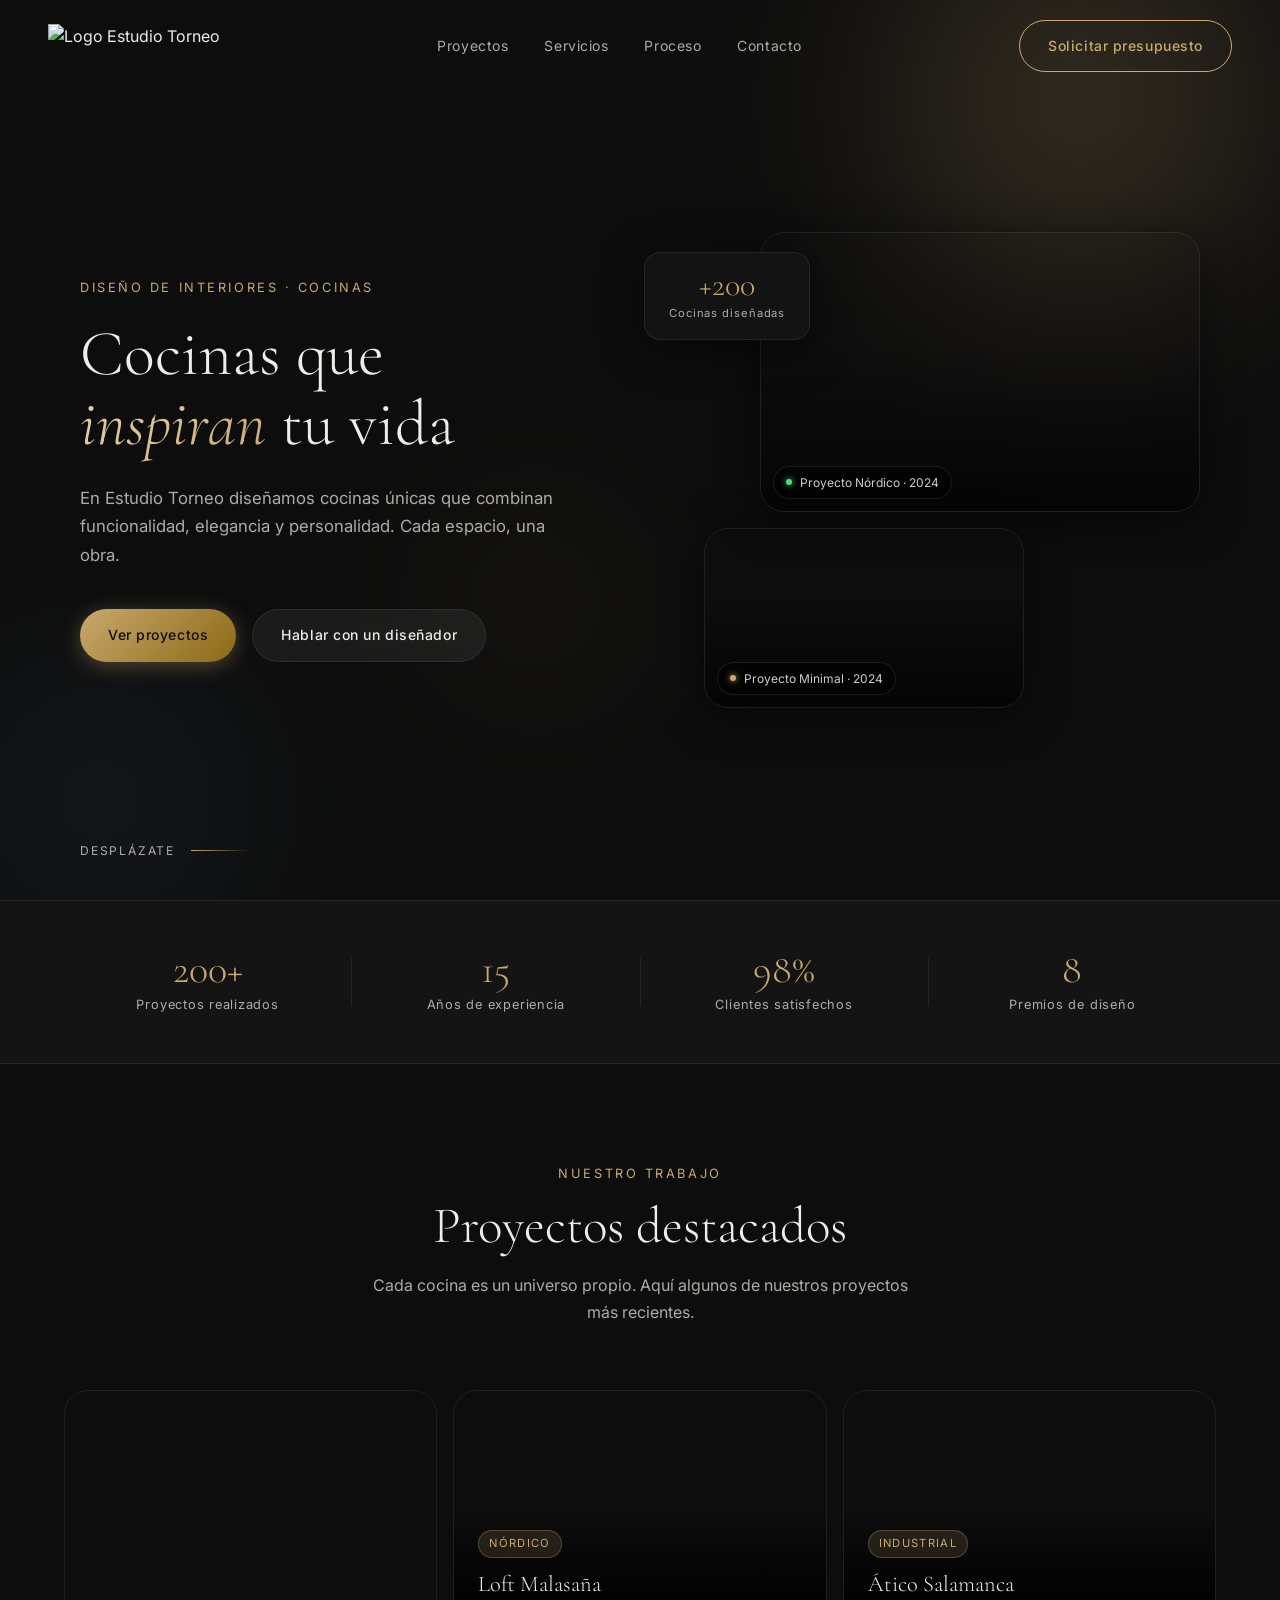
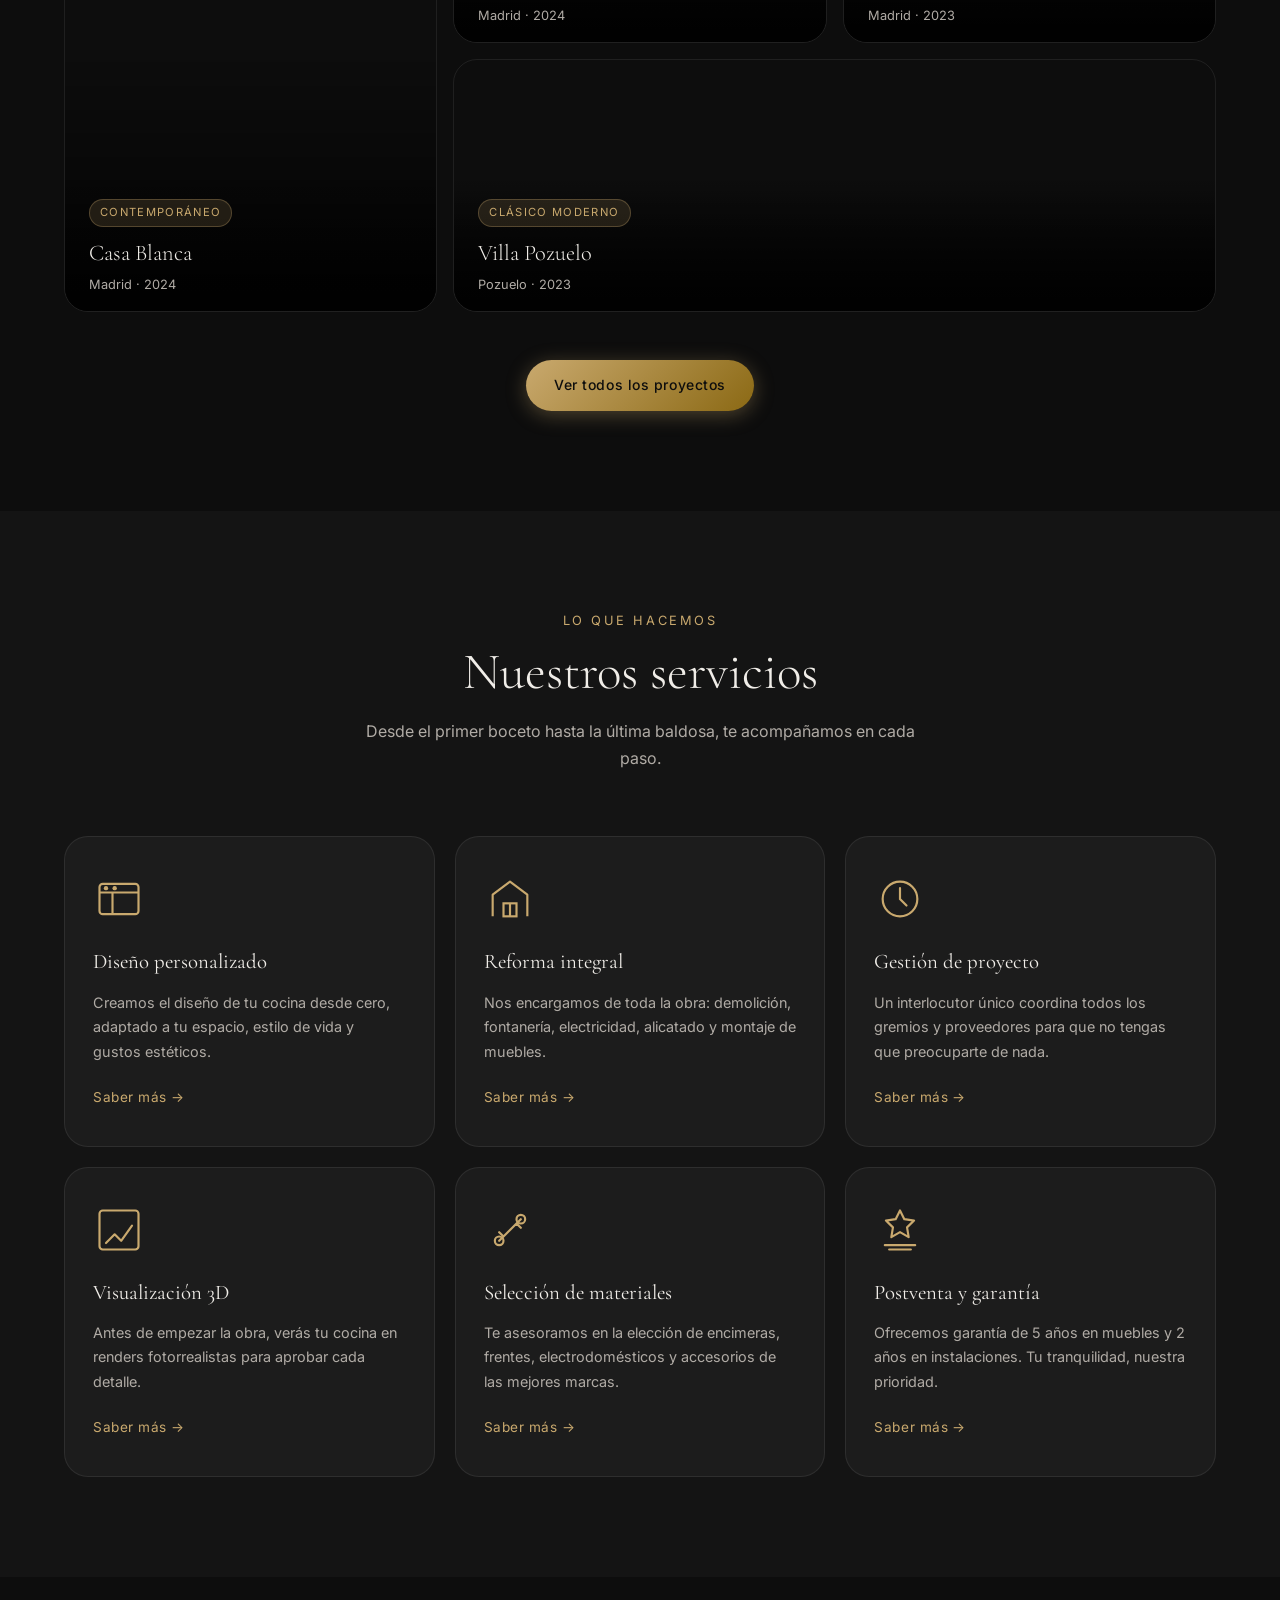
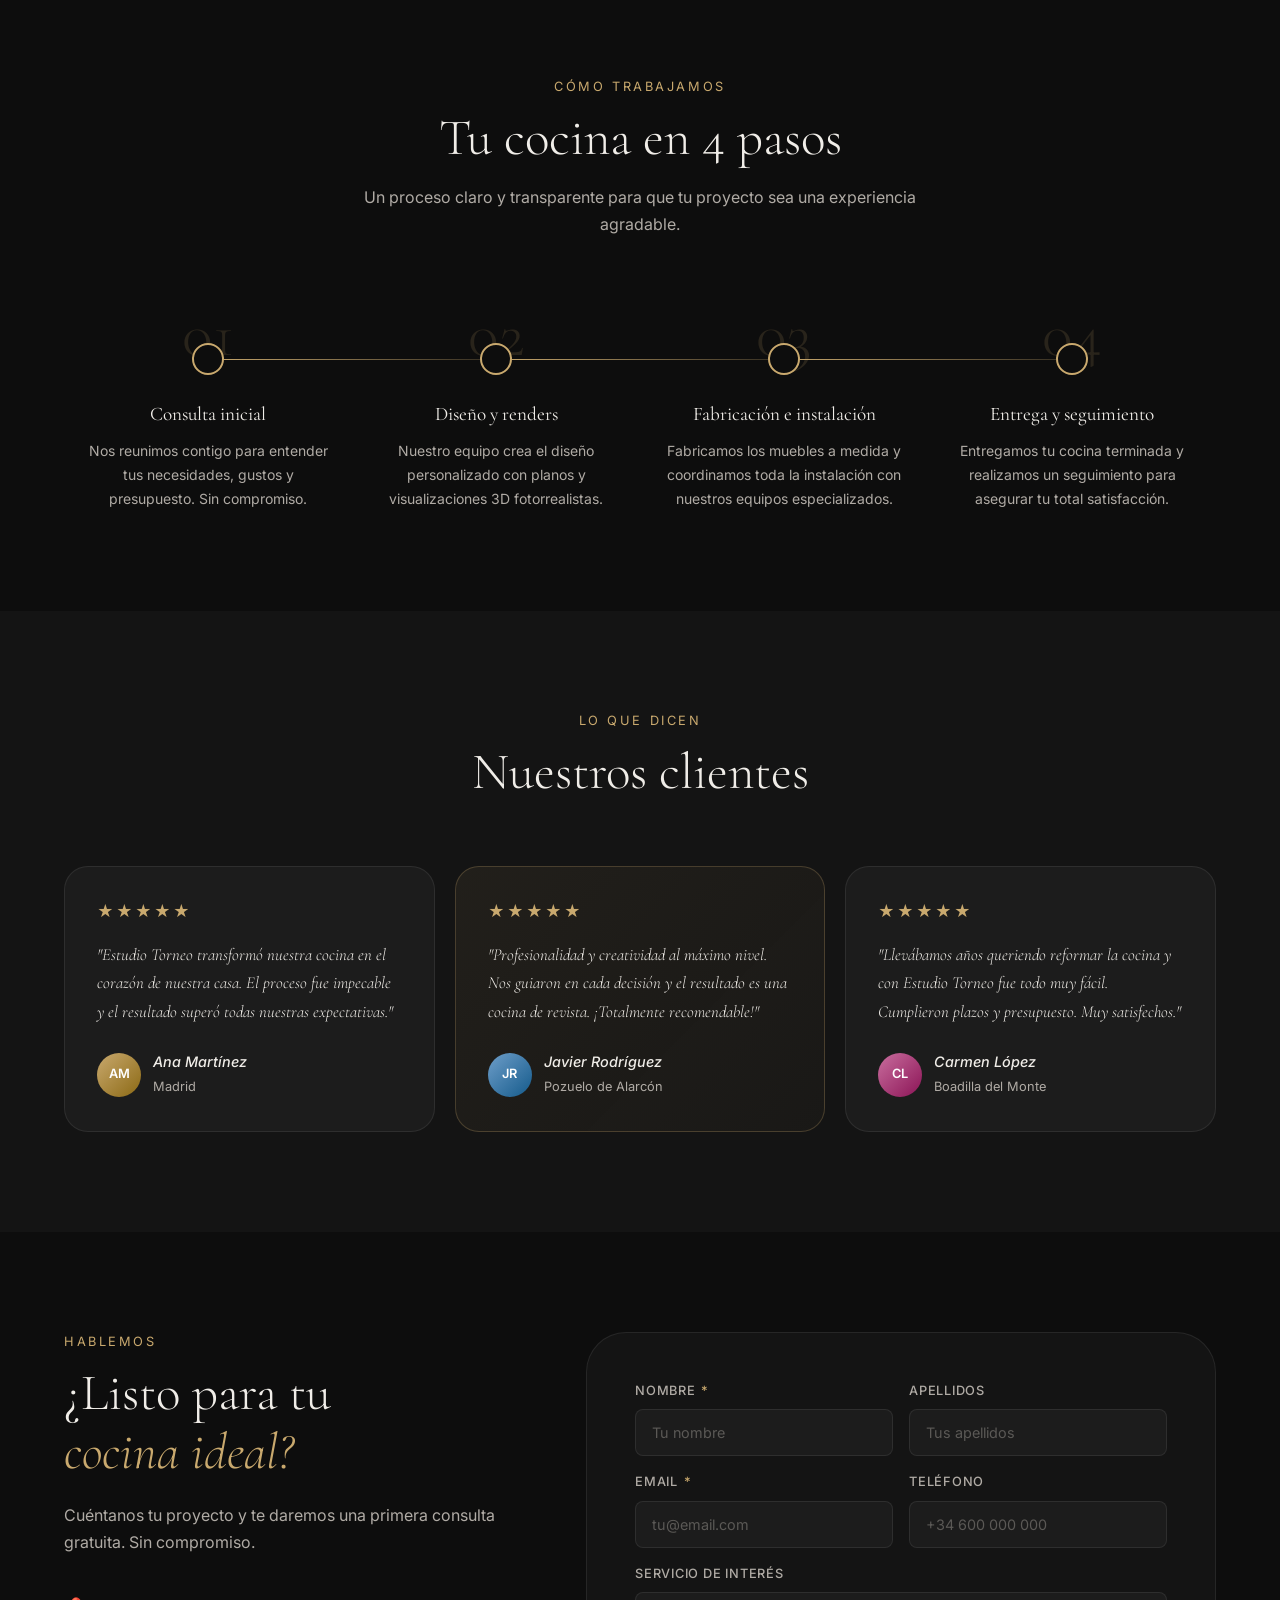
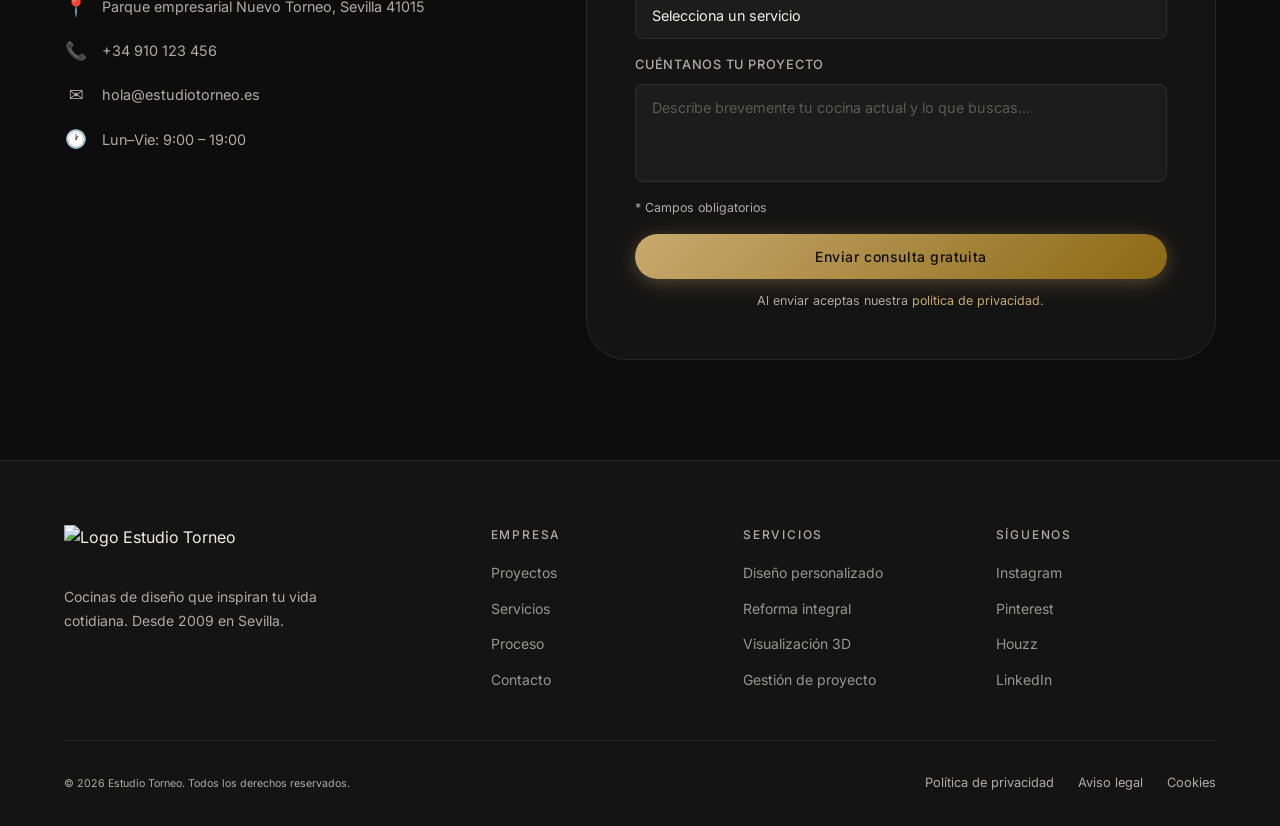
==== index.html @ 40bb3979 "Add files via upload" ====
<!DOCTYPE html>
<html lang="es">

<head>
    <meta charset="UTF-8" />
    <meta name="viewport" content="width=device-width, initial-scale=1.0" />

    <!-- ===== SEO BÁSICO ===== -->
    <title>Estudio Torneo – Cocinas de Diseño en Sevilla</title>
    <meta name="description"
        content="Estudio Torneo diseña y reforma cocinas exclusivas en Sevilla. Más de 200 proyectos, 15 años de experiencia y garantía de 5 años. Solicita tu presupuesto gratuito." />
    <meta name="keywords"
        content="cocinas diseño Sevilla, reforma cocina Sevilla, cocinas a medida, estudio de cocinas, diseño de interiores cocina" />
    <meta name="author" content="Estudio Torneo" />
    <meta name="robots" content="index, follow" />
    <link rel="canonical" href="https://www.estudiotorneo.es/" />

    <!-- ===== OPEN GRAPH (Facebook, LinkedIn, WhatsApp…) ===== -->
    <meta property="og:type" content="website" />
    <meta property="og:url" content="https://www.estudiotorneo.es/" />
    <meta property="og:title" content="Estudio Torneo – Cocinas de Diseño en Sevilla" />
    <meta property="og:description"
        content="Diseñamos y reformamos cocinas exclusivas en Sevilla. Más de 200 proyectos, 15 años de experiencia. Solicita tu consulta gratuita." />
    <meta property="og:image" content="https://www.estudiotorneo.es/og-image.jpg" />
    <meta property="og:image:width" content="1200" />
    <meta property="og:image:height" content="630" />
    <meta property="og:locale" content="es_ES" />
    <meta property="og:site_name" content="Estudio Torneo" />

    <!-- ===== TWITTER CARD ===== -->
    <meta name="twitter:card" content="summary_large_image" />
    <meta name="twitter:title" content="Estudio Torneo – Cocinas de Diseño en Sevilla" />
    <meta name="twitter:description"
        content="Diseñamos y reformamos cocinas exclusivas en Sevilla. Más de 200 proyectos, 15 años de experiencia." />
    <meta name="twitter:image" content="https://www.estudiotorneo.es/og-image.jpg" />

    <!-- ===== DATOS ESTRUCTURADOS (JSON-LD) ===== -->
    <script type="application/ld+json">
  {
    "@context": "https://schema.org",
    "@type": "InteriorDesigner",
    "name": "Estudio Torneo",
    "description": "Estudio de diseño y reforma de cocinas exclusivas en Sevilla. Más de 200 proyectos realizados con 15 años de experiencia.",
    "url": "https://www.estudiotorneo.es/",
    "telephone": "+34954000000",
    "email": "hola@estudiotorneo.es",
    "address": {
      "@type": "PostalAddress",
      "streetAddress": "Parque empresarial Nuevo Torneo",
      "addressLocality": "Sevilla",
      "addressRegion": "Sevilla",
      "postalCode": "41015",
      "addressCountry": "ES"
    },
    "geo": {
      "@type": "GeoCoordinates",
      "latitude": 40.4200,
      "longitude": -3.7025
    },
    "openingHoursSpecification": [
      {
        "@type": "OpeningHoursSpecification",
        "dayOfWeek": ["Monday","Tuesday","Wednesday","Thursday","Friday"],
        "opens": "09:00",
        "closes": "19:00"
      }
    ],
    "priceRange": "€€€",
    "areaServed": {
      "@type": "City",
      "name": "Sevilla"
    },
    "aggregateRating": {
      "@type": "AggregateRating",
      "ratingValue": "5",
      "reviewCount": "3",
      "bestRating": "5"
    },
    "review": [
      {
        "@type": "Review",
        "author": { "@type": "Person", "name": "Ana Martínez" },
        "reviewRating": { "@type": "Rating", "ratingValue": "5", "bestRating": "5" },
        "reviewBody": "Estudio Torneo transformó nuestra cocina en el corazón de nuestra casa. El proceso fue impecable y el resultado superó todas nuestras expectativas."
      },
      {
        "@type": "Review",
        "author": { "@type": "Person", "name": "Javier Rodríguez" },
        "reviewRating": { "@type": "Rating", "ratingValue": "5", "bestRating": "5" },
        "reviewBody": "Profesionalidad y creatividad al máximo nivel. Nos guiaron en cada decisión y el resultado es una cocina de revista."
      },
      {
        "@type": "Review",
        "author": { "@type": "Person", "name": "Carmen López" },
        "reviewRating": { "@type": "Rating", "ratingValue": "5", "bestRating": "5" },
        "reviewBody": "Llevábamos años queriendo reformar la cocina y con Estudio Torneo fue todo muy fácil. Cumplieron plazos y presupuesto."
      }
    ]
  }
  </script>

    <!-- ===== FUENTES ===== -->
    <link rel="preconnect" href="https://fonts.googleapis.com" />
    <link rel="preconnect" href="https://fonts.gstatic.com" crossorigin />
    <link
        href="https://fonts.googleapis.com/css2?family=Cormorant+Garamond:ital,wght@0,300;0,400;0,600;1,300;1,400&family=Inter:wght@300;400;500;600&display=swap"
        rel="stylesheet" />
    <link rel="stylesheet" href="style.css" />
</head>

<body>

    <!-- SKIP LINK (accesibilidad teclado) -->
    <a href="#main-content" class="skip-link">Saltar al contenido principal</a>

    <!-- NAV -->
    <nav class="nav" id="nav" aria-label="Navegación principal">
        <a href="/" class="nav__logo" aria-label="Estudio Torneo – Inicio">
            <img src="img/logo.jpg" alt="Logo Estudio Torneo" class="nav__logo-img" />
        </a>
        <ul class="nav__links" role="list">
            <li><a href="#proyectos">Proyectos</a></li>
            <li><a href="#servicios">Servicios</a></li>
            <li><a href="#proceso">Proceso</a></li>
            <li><a href="#contacto">Contacto</a></li>
        </ul>
        <a href="#contacto" class="btn btn--outline nav__cta">Solicitar presupuesto</a>
        <button class="nav__burger" id="burger" aria-label="Abrir menú de navegación" aria-expanded="false"
            aria-controls="mobileMenu">
            <span aria-hidden="true"></span>
            <span aria-hidden="true"></span>
            <span aria-hidden="true"></span>
        </button>
    </nav>

    <!-- MOBILE MENU -->
    <div class="mobile-menu" id="mobileMenu" role="dialog" aria-modal="true" aria-label="Menú de navegación"
        aria-hidden="true">
        <ul role="list">
            <li><a href="#proyectos" class="mobile-link">Proyectos</a></li>
            <li><a href="#servicios" class="mobile-link">Servicios</a></li>
            <li><a href="#proceso" class="mobile-link">Proceso</a></li>
            <li><a href="#contacto" class="mobile-link">Contacto</a></li>
        </ul>
        <a href="#contacto" class="btn btn--primary mobile-link">Solicitar presupuesto</a>
    </div>

    <!-- MAIN CONTENT -->
    <main id="main-content">

        <!-- HERO -->
        <section class="hero" id="inicio" aria-labelledby="hero-heading">
            <div class="hero__bg" aria-hidden="true">
                <div class="hero__shape hero__shape--1"></div>
                <div class="hero__shape hero__shape--2"></div>
                <div class="hero__shape hero__shape--3"></div>
            </div>
            <div class="hero__content">
                <p class="hero__eyebrow">Diseño de interiores · Cocinas</p>
                <h1 class="hero__title" id="hero-heading">
                    Cocinas que<br />
                    <em>inspiran</em> tu vida
                </h1>
                <p class="hero__subtitle">
                    En Estudio Torneo diseñamos cocinas únicas que combinan<br class="hide-mobile" />
                    funcionalidad, elegancia y personalidad. Cada espacio, una obra.
                </p>
                <div class="hero__actions">
                    <a href="#proyectos" class="btn btn--primary">Ver proyectos</a>
                    <a href="#contacto" class="btn btn--ghost">Hablar con un diseñador</a>
                </div>
            </div>
            <div class="hero__visual" aria-hidden="true">
                <div class="kitchen-card kitchen-card--main">
                    <div class="kitchen-card__img kitchen-card__img--1"></div>
                    <div class="kitchen-card__label">
                        <span class="dot dot--green"></span>
                        Proyecto Nórdico · 2024
                    </div>
                </div>
                <div class="kitchen-card kitchen-card--secondary">
                    <div class="kitchen-card__img kitchen-card__img--2"></div>
                    <div class="kitchen-card__label">
                        <span class="dot dot--amber"></span>
                        Proyecto Minimal · 2024
                    </div>
                </div>
                <div class="hero__stat-card">
                    <span class="hero__stat-number">+200</span>
                    <span class="hero__stat-label">Cocinas diseñadas</span>
                </div>
            </div>
            <div class="hero__scroll-hint" aria-hidden="true">
                <span>Desplázate</span>
                <div class="scroll-line"></div>
            </div>
        </section>

        <!-- STATS BAR -->
        <section class="stats" aria-label="Cifras de Estudio Torneo">
            <div class="stats__inner">
                <div class="stat-item">
                    <span class="stat-item__number" aria-label="Más de 200 proyectos realizados">+200</span>
                    <span class="stat-item__label" aria-hidden="true">Proyectos realizados</span>
                </div>
                <div class="stat-divider" aria-hidden="true"></div>
                <div class="stat-item">
                    <span class="stat-item__number" aria-label="15 años de experiencia">15</span>
                    <span class="stat-item__label" aria-hidden="true">Años de experiencia</span>
                </div>
                <div class="stat-divider" aria-hidden="true"></div>
                <div class="stat-item">
                    <span class="stat-item__number" aria-label="98% de clientes satisfechos">98%</span>
                    <span class="stat-item__label" aria-hidden="true">Clientes satisfechos</span>
                </div>
                <div class="stat-divider" aria-hidden="true"></div>
                <div class="stat-item">
                    <span class="stat-item__number" aria-label="8 premios de diseño">8</span>
                    <span class="stat-item__label" aria-hidden="true">Premios de diseño</span>
                </div>
            </div>
        </section>

        <!-- PROYECTOS -->
        <section class="section proyectos" id="proyectos" aria-labelledby="proyectos-heading">
            <div class="container">
                <div class="section__header">
                    <p class="section__eyebrow">Nuestro trabajo</p>
                    <h2 class="section__title" id="proyectos-heading">Proyectos destacados</h2>
                    <p class="section__desc">Cada cocina es un universo propio. Aquí algunos de nuestros proyectos más
                        recientes.</p>
                </div>
                <div class="projects-grid" role="list">
                    <article class="project-card project-card--large" role="listitem"
                        aria-label="Proyecto Casa Blanca – Estilo contemporáneo, Madrid 2024">
                        <div class="project-card__img project-card__img--1" role="img"
                            aria-label="Cocina contemporánea del proyecto Casa Blanca en Madrid"></div>
                        <div class="project-card__overlay">
                            <span class="project-card__tag">Contemporáneo</span>
                            <h3 class="project-card__title">Casa Blanca</h3>
                            <p class="project-card__meta">Madrid · 2024</p>
                        </div>
                    </article>
                    <article class="project-card" role="listitem"
                        aria-label="Proyecto Loft Malasaña – Estilo nórdico, Madrid 2024">
                        <div class="project-card__img project-card__img--2" role="img"
                            aria-label="Cocina nórdica del proyecto Loft Malasaña en Madrid"></div>
                        <div class="project-card__overlay">
                            <span class="project-card__tag">Nórdico</span>
                            <h3 class="project-card__title">Loft Malasaña</h3>
                            <p class="project-card__meta">Madrid · 2024</p>
                        </div>
                    </article>
                    <article class="project-card" role="listitem"
                        aria-label="Proyecto Ático Salamanca – Estilo industrial, Madrid 2023">
                        <div class="project-card__img project-card__img--3" role="img"
                            aria-label="Cocina industrial del proyecto Ático Salamanca en Madrid"></div>
                        <div class="project-card__overlay">
                            <span class="project-card__tag">Industrial</span>
                            <h3 class="project-card__title">Ático Salamanca</h3>
                            <p class="project-card__meta">Madrid · 2023</p>
                        </div>
                    </article>
                    <article class="project-card project-card--wide" role="listitem"
                        aria-label="Proyecto Villa Pozuelo – Estilo clásico moderno, Pozuelo 2023">
                        <div class="project-card__img project-card__img--4" role="img"
                            aria-label="Cocina clásico moderna del proyecto Villa Pozuelo"></div>
                        <div class="project-card__overlay">
                            <span class="project-card__tag">Clásico moderno</span>
                            <h3 class="project-card__title">Villa Pozuelo</h3>
                            <p class="project-card__meta">Pozuelo · 2023</p>
                        </div>
                    </article>
                </div>
                <div class="section__cta">
                    <a href="#contacto" class="btn btn--primary">Ver todos los proyectos</a>
                </div>
            </div>
        </section>

        <!-- SERVICIOS -->
        <section class="section servicios" id="servicios" aria-labelledby="servicios-heading">
            <div class="container">
                <div class="section__header">
                    <p class="section__eyebrow">Lo que hacemos</p>
                    <h2 class="section__title" id="servicios-heading">Nuestros servicios</h2>
                    <p class="section__desc">Desde el primer boceto hasta la última baldosa, te acompañamos en cada
                        paso.</p>
                </div>
                <div class="services-grid">
                    <div class="service-card" id="service-1">
                        <div class="service-card__icon" aria-hidden="true">
                            <svg viewBox="0 0 48 48" fill="none" xmlns="http://www.w3.org/2000/svg" focusable="false">
                                <rect x="6" y="10" width="36" height="28" rx="3" stroke="currentColor"
                                    stroke-width="2" />
                                <path d="M6 18h36" stroke="currentColor" stroke-width="2" />
                                <path d="M18 18v20" stroke="currentColor" stroke-width="2" />
                                <circle cx="12" cy="14" r="2" fill="currentColor" />
                                <circle cx="20" cy="14" r="2" fill="currentColor" />
                            </svg>
                        </div>
                        <h3 class="service-card__title">Diseño personalizado</h3>
                        <p class="service-card__desc">Creamos el diseño de tu cocina desde cero, adaptado a tu espacio,
                            estilo de vida y gustos estéticos.</p>
                        <a href="#contacto" class="service-card__link">Saber más <span aria-hidden="true">→</span><span
                                class="sr-only"> sobre diseño personalizado</span></a>
                    </div>
                    <div class="service-card" id="service-2">
                        <div class="service-card__icon" aria-hidden="true">
                            <svg viewBox="0 0 48 48" fill="none" xmlns="http://www.w3.org/2000/svg" focusable="false">
                                <path d="M8 40V20L24 8l16 12v20" stroke="currentColor" stroke-width="2"
                                    stroke-linejoin="round" />
                                <rect x="18" y="28" width="12" height="12" stroke="currentColor" stroke-width="2" />
                                <path d="M24 28v12" stroke="currentColor" stroke-width="2" />
                            </svg>
                        </div>
                        <h3 class="service-card__title">Reforma integral</h3>
                        <p class="service-card__desc">Nos encargamos de toda la obra: demolición, fontanería,
                            electricidad, alicatado y montaje de muebles.</p>
                        <a href="#contacto" class="service-card__link">Saber más <span aria-hidden="true">→</span><span
                                class="sr-only"> sobre reforma integral</span></a>
                    </div>
                    <div class="service-card" id="service-3">
                        <div class="service-card__icon" aria-hidden="true">
                            <svg viewBox="0 0 48 48" fill="none" xmlns="http://www.w3.org/2000/svg" focusable="false">
                                <circle cx="24" cy="24" r="16" stroke="currentColor" stroke-width="2" />
                                <path d="M24 14v10l6 6" stroke="currentColor" stroke-width="2" stroke-linecap="round" />
                            </svg>
                        </div>
                        <h3 class="service-card__title">Gestión de proyecto</h3>
                        <p class="service-card__desc">Un interlocutor único coordina todos los gremios y proveedores
                            para que no tengas que preocuparte de nada.</p>
                        <a href="#contacto" class="service-card__link">Saber más <span aria-hidden="true">→</span><span
                                class="sr-only"> sobre gestión de proyecto</span></a>
                    </div>
                    <div class="service-card" id="service-4">
                        <div class="service-card__icon" aria-hidden="true">
                            <svg viewBox="0 0 48 48" fill="none" xmlns="http://www.w3.org/2000/svg" focusable="false">
                                <path d="M12 36l8-8 6 6 10-14" stroke="currentColor" stroke-width="2"
                                    stroke-linecap="round" stroke-linejoin="round" />
                                <rect x="6" y="6" width="36" height="36" rx="3" stroke="currentColor"
                                    stroke-width="2" />
                            </svg>
                        </div>
                        <h3 class="service-card__title">Visualización 3D</h3>
                        <p class="service-card__desc">Antes de empezar la obra, verás tu cocina en renders
                            fotorrealistas para aprobar cada detalle.</p>
                        <a href="#contacto" class="service-card__link">Saber más <span aria-hidden="true">→</span><span
                                class="sr-only"> sobre visualización 3D</span></a>
                    </div>
                    <div class="service-card" id="service-5">
                        <div class="service-card__icon" aria-hidden="true">
                            <svg viewBox="0 0 48 48" fill="none" xmlns="http://www.w3.org/2000/svg" focusable="false">
                                <path d="M14 34l4-4m0 0l6-6m-6 6l-4-4m10-2l6-6m0 0l4-4m-4 4l4 4" stroke="currentColor"
                                    stroke-width="2" stroke-linecap="round" />
                                <circle cx="34" cy="14" r="4" stroke="currentColor" stroke-width="2" />
                                <circle cx="14" cy="34" r="4" stroke="currentColor" stroke-width="2" />
                            </svg>
                        </div>
                        <h3 class="service-card__title">Selección de materiales</h3>
                        <p class="service-card__desc">Te asesoramos en la elección de encimeras, frentes,
                            electrodomésticos y accesorios de las mejores marcas.</p>
                        <a href="#contacto" class="service-card__link">Saber más <span aria-hidden="true">→</span><span
                                class="sr-only"> sobre selección de materiales</span></a>
                    </div>
                    <div class="service-card" id="service-6">
                        <div class="service-card__icon" aria-hidden="true">
                            <svg viewBox="0 0 48 48" fill="none" xmlns="http://www.w3.org/2000/svg" focusable="false">
                                <path d="M24 6l4 8 9 1.3-6.5 6.3 1.5 9L24 26l-8 4.6 1.5-9L11 15.3 20 14z"
                                    stroke="currentColor" stroke-width="2" stroke-linejoin="round" />
                                <path d="M10 38h28" stroke="currentColor" stroke-width="2" stroke-linecap="round" />
                                <path d="M14 42h20" stroke="currentColor" stroke-width="2" stroke-linecap="round" />
                            </svg>
                        </div>
                        <h3 class="service-card__title">Postventa y garantía</h3>
                        <p class="service-card__desc">Ofrecemos garantía de 5 años en muebles y 2 años en instalaciones.
                            Tu tranquilidad, nuestra prioridad.</p>
                        <a href="#contacto" class="service-card__link">Saber más <span aria-hidden="true">→</span><span
                                class="sr-only"> sobre postventa y garantía</span></a>
                    </div>
                </div>
            </div>
        </section>

        <!-- PROCESO -->
        <section class="section proceso" id="proceso" aria-labelledby="proceso-heading">
            <div class="container">
                <div class="section__header">
                    <p class="section__eyebrow">Cómo trabajamos</p>
                    <h2 class="section__title" id="proceso-heading">Tu cocina en 4 pasos</h2>
                    <p class="section__desc">Un proceso claro y transparente para que tu proyecto sea una experiencia
                        agradable.</p>
                </div>
                <ol class="process-steps" aria-label="Proceso de trabajo de Estudio Torneo">
                    <li class="process-step">
                        <div class="process-step__number" aria-hidden="true">01</div>
                        <div class="process-step__content">
                            <h3>Consulta inicial</h3>
                            <p>Nos reunimos contigo para entender tus necesidades, gustos y presupuesto. Sin compromiso.
                            </p>
                        </div>
                        <div class="process-step__connector" aria-hidden="true"></div>
                    </li>
                    <li class="process-step">
                        <div class="process-step__number" aria-hidden="true">02</div>
                        <div class="process-step__content">
                            <h3>Diseño y renders</h3>
                            <p>Nuestro equipo crea el diseño personalizado con planos y visualizaciones 3D
                                fotorrealistas.</p>
                        </div>
                        <div class="process-step__connector" aria-hidden="true"></div>
                    </li>
                    <li class="process-step">
                        <div class="process-step__number" aria-hidden="true">03</div>
                        <div class="process-step__content">
                            <h3>Fabricación e instalación</h3>
                            <p>Fabricamos los muebles a medida y coordinamos toda la instalación con nuestros equipos
                                especializados.</p>
                        </div>
                        <div class="process-step__connector" aria-hidden="true"></div>
                    </li>
                    <li class="process-step">
                        <div class="process-step__number" aria-hidden="true">04</div>
                        <div class="process-step__content">
                            <h3>Entrega y seguimiento</h3>
                            <p>Entregamos tu cocina terminada y realizamos un seguimiento para asegurar tu total
                                satisfacción.</p>
                        </div>
                    </li>
                </ol>
            </div>
        </section>

        <!-- TESTIMONIOS -->
        <section class="section testimonios" aria-labelledby="testimonios-heading">
            <div class="container">
                <div class="section__header">
                    <p class="section__eyebrow">Lo que dicen</p>
                    <h2 class="section__title" id="testimonios-heading">Nuestros clientes</h2>
                </div>
                <div class="testimonials-grid">
                    <div class="testimonial-card">
                        <div class="testimonial-card__stars" aria-label="Valoración: 5 de 5 estrellas">
                            <span aria-hidden="true">★★★★★</span>
                        </div>
                        <blockquote class="testimonial-card__text">
                            <p>"Estudio Torneo transformó nuestra cocina en el corazón de nuestra casa. El proceso fue
                                impecable y el resultado superó todas nuestras expectativas."</p>
                        </blockquote>
                        <footer class="testimonial-card__author">
                            <div class="testimonial-card__avatar"
                                style="background: linear-gradient(135deg, #c9a96e, #8b6914);" aria-hidden="true">AM
                            </div>
                            <div>
                                <cite><strong>Ana Martínez</strong></cite>
                                <span>Madrid</span>
                            </div>
                        </footer>
                    </div>
                    <div class="testimonial-card testimonial-card--featured">
                        <div class="testimonial-card__stars" aria-label="Valoración: 5 de 5 estrellas">
                            <span aria-hidden="true">★★★★★</span>
                        </div>
                        <blockquote class="testimonial-card__text">
                            <p>"Profesionalidad y creatividad al máximo nivel. Nos guiaron en cada decisión y el
                                resultado es una cocina de revista. ¡Totalmente recomendable!"</p>
                        </blockquote>
                        <footer class="testimonial-card__author">
                            <div class="testimonial-card__avatar"
                                style="background: linear-gradient(135deg, #6e9ec9, #145a8b);" aria-hidden="true">JR
                            </div>
                            <div>
                                <cite><strong>Javier Rodríguez</strong></cite>
                                <span>Pozuelo de Alarcón</span>
                            </div>
                        </footer>
                    </div>
                    <div class="testimonial-card">
                        <div class="testimonial-card__stars" aria-label="Valoración: 5 de 5 estrellas">
                            <span aria-hidden="true">★★★★★</span>
                        </div>
                        <blockquote class="testimonial-card__text">
                            <p>"Llevábamos años queriendo reformar la cocina y con Estudio Torneo fue todo muy fácil.
                                Cumplieron plazos y presupuesto. Muy satisfechos."</p>
                        </blockquote>
                        <footer class="testimonial-card__author">
                            <div class="testimonial-card__avatar"
                                style="background: linear-gradient(135deg, #c96e9e, #8b1456);" aria-hidden="true">CL
                            </div>
                            <div>
                                <cite><strong>Carmen López</strong></cite>
                                <span>Boadilla del Monte</span>
                            </div>
                        </footer>
                    </div>
                </div>
            </div>
        </section>

        <!-- CONTACTO -->
        <section class="section contacto" id="contacto" aria-labelledby="contacto-heading">
            <div class="container">
                <div class="contact-wrapper">
                    <div class="contact-info">
                        <p class="section__eyebrow">Hablemos</p>
                        <h2 class="section__title" id="contacto-heading">¿Listo para tu<br /><em>cocina ideal?</em></h2>
                        <p class="contact-info__desc">Cuéntanos tu proyecto y te daremos una primera consulta gratuita.
                            Sin compromiso.</p>
                        <address>
                            <ul class="contact-details">
                                <li>
                                    <span class="contact-details__icon" aria-hidden="true">📍</span>
                                    <a href="https://www.google.com/maps/search/?api=1&query=Estudio+Torneo+Cocinas+Parque+empresarial+Nuevo+Torneo+Seville+Spain+41015"
                                        target="_blank" rel="noopener noreferrer">
                                        Parque empresarial Nuevo Torneo, Sevilla 41015
                                    </a>
                                </li>
                                <li>
                                    <span class="contact-details__icon" aria-hidden="true">📞</span>
                                    <a href="tel:+34910123456">+34 910 123 456</a>
                                </li>
                                <li>
                                    <span class="contact-details__icon" aria-hidden="true">✉️</span>
                                    <a href="mailto:hola@estudiotorneo.es">hola@estudiotorneo.es</a>
                                </li>
                                <li>
                                    <span class="contact-details__icon" aria-hidden="true">🕐</span>
                                    <span>Lun–Vie: 9:00 – 19:00</span>
                                </li>
                            </ul>
                        </address>
                    </div>
                    <form class="contact-form" id="contactForm" novalidate aria-label="Formulario de contacto">
                        <div class="form-row">
                            <div class="form-group">
                                <label for="nombre">Nombre <span class="required-mark"
                                        aria-hidden="true">*</span></label>
                                <input type="text" id="nombre" name="nombre" placeholder="Tu nombre" required
                                    aria-required="true" autocomplete="given-name" />
                            </div>
                            <div class="form-group">
                                <label for="apellidos">Apellidos</label>
                                <input type="text" id="apellidos" name="apellidos" placeholder="Tus apellidos"
                                    autocomplete="family-name" />
                            </div>
                        </div>
                        <div class="form-row">
                            <div class="form-group">
                                <label for="email">Email <span class="required-mark" aria-hidden="true">*</span></label>
                                <input type="email" id="email" name="email" placeholder="tu@email.com" required
                                    aria-required="true" autocomplete="email" />
                            </div>
                            <div class="form-group">
                                <label for="telefono">Teléfono</label>
                                <input type="tel" id="telefono" name="telefono" placeholder="+34 600 000 000"
                                    autocomplete="tel" />
                            </div>
                        </div>
                        <div class="form-group">
                            <label for="servicio">Servicio de interés</label>
                            <select id="servicio" name="servicio" aria-describedby="servicio-hint">
                                <option value="">Selecciona un servicio</option>
                                <option value="diseno">Diseño personalizado</option>
                                <option value="reforma">Reforma integral</option>
                                <option value="asesoria">Asesoría de materiales</option>
                                <option value="otro">Otro</option>
                            </select>
                            <span id="servicio-hint" class="sr-only">Opcional. Selecciona el servicio que más te
                                interesa.</span>
                        </div>
                        <div class="form-group">
                            <label for="mensaje">Cuéntanos tu proyecto</label>
                            <textarea id="mensaje" name="mensaje" rows="4"
                                placeholder="Describe brevemente tu cocina actual y lo que buscas..."></textarea>
                        </div>
                        <p class="form-required-note"><span aria-hidden="true">*</span> Campos obligatorios</p>
                        <button type="submit" class="btn btn--primary btn--full" id="submitBtn">
                            Enviar consulta gratuita
                        </button>
                        <p class="form-privacy">Al enviar aceptas nuestra <a href="#">política de privacidad</a>.</p>
                    </form>
                </div>
            </div>
        </section>

    </main><!-- /main -->

    <!-- FOOTER -->
    <footer class="footer" role="contentinfo">
        <div class="container">
            <div class="footer__top">
                <div class="footer__brand">
                    <a href="/" class="nav__logo" aria-label="Estudio Torneo – Inicio">
                        <img src="img/logo.jpg" alt="Logo Estudio Torneo" class="nav__logo-img" />
                    </a>
                    <p>Cocinas de diseño que inspiran tu vida cotidiana. Desde 2009 en Sevilla.</p>
                </div>
                <nav class="footer__links" aria-label="Navegación del pie de página">
                    <div class="footer__col">
                        <h3 class="footer__col-heading">Empresa</h3>
                        <ul role="list">
                            <li><a href="#proyectos">Proyectos</a></li>
                            <li><a href="#servicios">Servicios</a></li>
                            <li><a href="#proceso">Proceso</a></li>
                            <li><a href="#contacto">Contacto</a></li>
                        </ul>
                    </div>
                    <div class="footer__col">
                        <h3 class="footer__col-heading">Servicios</h3>
                        <ul role="list">
                            <li><a href="#servicios">Diseño personalizado</a></li>
                            <li><a href="#servicios">Reforma integral</a></li>
                            <li><a href="#servicios">Visualización 3D</a></li>
                            <li><a href="#servicios">Gestión de proyecto</a></li>
                        </ul>
                    </div>
                    <div class="footer__col">
                        <h3 class="footer__col-heading">Síguenos</h3>
                        <ul role="list">
                            <li><a href="#" rel="noopener noreferrer"
                                    aria-label="Estudio Torneo en Instagram">Instagram</a></li>
                            <li><a href="#" rel="noopener noreferrer"
                                    aria-label="Estudio Torneo en Pinterest">Pinterest</a></li>
                            <li><a href="#" rel="noopener noreferrer" aria-label="Estudio Torneo en Houzz">Houzz</a>
                            </li>
                            <li><a href="#" rel="noopener noreferrer"
                                    aria-label="Estudio Torneo en LinkedIn">LinkedIn</a></li>
                        </ul>
                    </div>
                </nav>
            </div>
            <div class="footer__bottom">
                <p><small>© <span id="year"></span> Estudio Torneo. Todos los derechos reservados.</small></p>
                <nav class="footer__legal" aria-label="Avisos legales">
                    <a href="#">Política de privacidad</a>
                    <a href="#">Aviso legal</a>
                    <a href="#">Cookies</a>
                </nav>
            </div>
        </div>
    </footer>

    <script src="script.js"></script>
</body>

</html>
---- style.css ----
/* ============================================================
   ESTUDIO TORNEO – CSS
   ============================================================ */

/* ---------- RESET & BASE ---------- */
*,
*::before,
*::after {
    box-sizing: border-box;
    margin: 0;
    padding: 0;
}

:root {
    --clr-bg: #0d0d0d;
    --clr-surface: #141414;
    --clr-surface2: #1c1c1c;
    --clr-border: rgba(255, 255, 255, .08);
    --clr-text: #f0ede8;
    --clr-muted: #9a9590;
    --clr-gold: #c9a96e;
    --clr-gold-lt: #e8d5a8;
    --clr-gold-dk: #8b6914;
    --clr-accent: #d4b483;
    --ff-serif: 'Cormorant Garamond', Georgia, serif;
    --ff-sans: 'Inter', system-ui, sans-serif;
    --radius-sm: 8px;
    --radius-md: 16px;
    --radius-lg: 24px;
    --radius-xl: 40px;
    --shadow-card: 0 8px 40px rgba(0, 0, 0, .5);
    --shadow-glow: 0 0 60px rgba(201, 169, 110, .15);
    --transition: .35s cubic-bezier(.4, 0, .2, 1);
}

html {
    scroll-behavior: smooth;
    font-size: 16px;
}

body {
    font-family: var(--ff-sans);
    background: var(--clr-bg);
    color: var(--clr-text);
    line-height: 1.6;
    overflow-x: hidden;
}

a {
    color: inherit;
    text-decoration: none;
}

ul {
    list-style: none;
}

img {
    display: block;
    max-width: 100%;
}

.container {
    max-width: 1200px;
    margin: 0 auto;
    padding: 0 24px;
}

.hide-mobile {
    display: inline;
}

/* ---------- BUTTONS ---------- */
.btn {
    display: inline-flex;
    align-items: center;
    gap: 8px;
    padding: 14px 28px;
    border-radius: 100px;
    font-family: var(--ff-sans);
    font-size: .875rem;
    font-weight: 500;
    letter-spacing: .04em;
    cursor: pointer;
    border: none;
    transition: var(--transition);
    white-space: nowrap;
}

.btn--primary {
    background: linear-gradient(135deg, var(--clr-gold), var(--clr-gold-dk));
    color: #0d0d0d;
    box-shadow: 0 4px 20px rgba(201, 169, 110, .35);
}

.btn--primary:hover {
    transform: translateY(-2px);
    box-shadow: 0 8px 30px rgba(201, 169, 110, .5);
}

.btn--outline {
    background: transparent;
    color: var(--clr-gold);
    border: 1.5px solid var(--clr-gold);
}

.btn--outline:hover {
    background: var(--clr-gold);
    color: #0d0d0d;
}

.btn--ghost {
    background: rgba(255, 255, 255, .06);
    color: var(--clr-text);
    border: 1.5px solid var(--clr-border);
    backdrop-filter: blur(8px);
}

.btn--ghost:hover {
    background: rgba(255, 255, 255, .12);
    border-color: rgba(255, 255, 255, .2);
}

.btn--full {
    width: 100%;
    justify-content: center;
}

/* ---------- NAV ---------- */
.nav {
    position: fixed;
    top: 0;
    left: 0;
    right: 0;
    z-index: 100;
    display: flex;
    align-items: center;
    justify-content: space-between;
    padding: 20px 48px;
    transition: var(--transition);
}

.nav.scrolled {
    background: rgba(13, 13, 13, .92);
    backdrop-filter: blur(20px);
    border-bottom: 1px solid var(--clr-border);
    padding: 14px 48px;
}

.nav__logo {
    display: flex;
    align-items: center;
    gap: 12px;
}

.nav__logo-img {
    height: 44px;
    width: auto;
    object-fit: contain;
    transition: transform var(--transition);
}

.nav__logo:hover .nav__logo-img {
    transform: scale(1.05);
}

.nav__links {
    display: flex;
    gap: 36px;
}

.nav__links a {
    font-size: .875rem;
    color: var(--clr-muted);
    letter-spacing: .04em;
    transition: color var(--transition);
    position: relative;
}

.nav__links a::after {
    content: '';
    position: absolute;
    bottom: -4px;
    left: 0;
    right: 0;
    height: 1px;
    background: var(--clr-gold);
    transform: scaleX(0);
    transition: transform var(--transition);
}

.nav__links a:hover {
    color: var(--clr-text);
}

.nav__links a:hover::after {
    transform: scaleX(1);
}

.nav__burger {
    display: none;
    flex-direction: column;
    gap: 5px;
    background: none;
    border: none;
    cursor: pointer;
    padding: 4px;
}

.nav__burger span {
    display: block;
    width: 24px;
    height: 2px;
    background: var(--clr-text);
    border-radius: 2px;
    transition: var(--transition);
}

/* ---------- MOBILE MENU ---------- */
.mobile-menu {
    position: fixed;
    top: 0;
    left: 0;
    right: 0;
    bottom: 0;
    z-index: 99;
    background: rgba(13, 13, 13, .97);
    backdrop-filter: blur(20px);
    display: flex;
    flex-direction: column;
    align-items: center;
    justify-content: center;
    gap: 32px;
    opacity: 0;
    pointer-events: none;
    transition: opacity var(--transition);
}

.mobile-menu.open {
    opacity: 1;
    pointer-events: all;
}

.mobile-menu ul {
    display: flex;
    flex-direction: column;
    align-items: center;
    gap: 24px;
}

.mobile-menu a {
    font-size: 1.5rem;
    font-family: var(--ff-serif);
}

/* ---------- HERO ---------- */
.hero {
    min-height: 100vh;
    display: grid;
    grid-template-columns: 1fr 1fr;
    align-items: center;
    gap: 48px;
    padding: 120px 80px 80px;
    position: relative;
    overflow: hidden;
}

.hero__bg {
    position: absolute;
    inset: 0;
    pointer-events: none;
}

.hero__shape {
    position: absolute;
    border-radius: 50%;
    filter: blur(80px);
    opacity: .25;
}

.hero__shape--1 {
    width: 600px;
    height: 600px;
    background: radial-gradient(circle, var(--clr-gold) 0%, transparent 70%);
    top: -200px;
    right: -100px;
}

.hero__shape--2 {
    width: 400px;
    height: 400px;
    background: radial-gradient(circle, #6e9ec9 0%, transparent 70%);
    bottom: -100px;
    left: -100px;
    opacity: .12;
}

.hero__shape--3 {
    width: 300px;
    height: 300px;
    background: radial-gradient(circle, var(--clr-gold) 0%, transparent 70%);
    top: 50%;
    left: 30%;
    opacity: .08;
}

.hero__content {
    position: relative;
    z-index: 2;
}

.hero__eyebrow {
    font-size: .8rem;
    letter-spacing: .2em;
    text-transform: uppercase;
    color: var(--clr-gold);
    margin-bottom: 20px;
}

.hero__title {
    font-family: var(--ff-serif);
    font-size: clamp(3rem, 5vw, 5rem);
    font-weight: 300;
    line-height: 1.1;
    margin-bottom: 24px;
    color: var(--clr-text);
}

.hero__title em {
    font-style: italic;
    background: linear-gradient(135deg, var(--clr-gold-lt), var(--clr-gold));
    -webkit-background-clip: text;
    -webkit-text-fill-color: transparent;
    background-clip: text;
}

.hero__subtitle {
    font-size: 1.05rem;
    color: var(--clr-muted);
    line-height: 1.7;
    margin-bottom: 40px;
    max-width: 480px;
}

.hero__actions {
    display: flex;
    gap: 16px;
    flex-wrap: wrap;
}

/* Hero Visual */
.hero__visual {
    position: relative;
    z-index: 2;
    display: flex;
    flex-direction: column;
    gap: 16px;
    align-items: flex-end;
}

.kitchen-card {
    border-radius: var(--radius-lg);
    overflow: hidden;
    position: relative;
    box-shadow: var(--shadow-card);
    border: 1px solid var(--clr-border);
}

.kitchen-card--main {
    width: 100%;
    max-width: 440px;
    height: 280px;
}

.kitchen-card--secondary {
    width: 75%;
    max-width: 320px;
    height: 180px;
    align-self: flex-start;
    margin-left: 40px;
}

.kitchen-card__img {
    width: 100%;
    height: 100%;
    background-size: cover;
    background-position: center;
    transition: transform .6s ease;
}

.kitchen-card:hover .kitchen-card__img {
    transform: scale(1.05);
}

/* Kitchen image gradients (simulating photos) */
.kitchen-card__img--1 {
    background:
        linear-gradient(180deg, transparent 40%, rgba(0, 0, 0, .6) 100%),
        url('img/cocina-blanca-vinoteca.jpg') center/cover no-repeat;
    position: relative;
}

.kitchen-card__img--2 {
    background:
        linear-gradient(180deg, transparent 40%, rgba(0, 0, 0, .6) 100%),
        url('img/cocina-blanca-madera.jpg') center/cover no-repeat;
}

.kitchen-card__label {
    position: absolute;
    bottom: 12px;
    left: 12px;
    display: flex;
    align-items: center;
    gap: 8px;
    font-size: .75rem;
    color: rgba(255, 255, 255, .8);
    background: rgba(0, 0, 0, .5);
    backdrop-filter: blur(8px);
    padding: 6px 12px;
    border-radius: 100px;
    border: 1px solid rgba(255, 255, 255, .1);
}

.dot {
    width: 6px;
    height: 6px;
    border-radius: 50%;
}

.dot--green {
    background: #4ade80;
    box-shadow: 0 0 6px #4ade80;
}

.dot--amber {
    background: var(--clr-gold);
    box-shadow: 0 0 6px var(--clr-gold);
}

.hero__stat-card {
    position: absolute;
    top: 20px;
    left: -20px;
    background: rgba(20, 20, 20, .9);
    backdrop-filter: blur(16px);
    border: 1px solid var(--clr-border);
    border-radius: var(--radius-md);
    padding: 16px 24px;
    text-align: center;
    box-shadow: var(--shadow-card);
}

.hero__stat-number {
    display: block;
    font-family: var(--ff-serif);
    font-size: 2rem;
    font-weight: 300;
    color: var(--clr-gold);
    line-height: 1;
}

.hero__stat-label {
    display: block;
    font-size: .7rem;
    color: var(--clr-muted);
    letter-spacing: .08em;
    margin-top: 4px;
}

.hero__scroll-hint {
    position: absolute;
    bottom: 40px;
    left: 80px;
    display: flex;
    align-items: center;
    gap: 16px;
    font-size: .75rem;
    letter-spacing: .15em;
    text-transform: uppercase;
    color: var(--clr-muted);
}

.scroll-line {
    width: 60px;
    height: 1px;
    background: linear-gradient(90deg, var(--clr-gold), transparent);
    position: relative;
    overflow: hidden;
}

.scroll-line::after {
    content: '';
    position: absolute;
    top: 0;
    left: -100%;
    width: 100%;
    height: 100%;
    background: linear-gradient(90deg, transparent, white, transparent);
    animation: shimmer 2s infinite;
}

@keyframes shimmer {
    to {
        left: 100%;
    }
}

/* ---------- STATS BAR ---------- */
.stats {
    padding: 48px 0;
    border-top: 1px solid var(--clr-border);
    border-bottom: 1px solid var(--clr-border);
    background: var(--clr-surface);
}

.stats__inner {
    max-width: 1200px;
    margin: 0 auto;
    padding: 0 24px;
    display: flex;
    align-items: center;
    justify-content: center;
    gap: 0;
}

.stat-item {
    flex: 1;
    text-align: center;
    padding: 0 24px;
}

.stat-item__number {
    display: block;
    font-family: var(--ff-serif);
    font-size: 2.5rem;
    font-weight: 300;
    color: var(--clr-gold);
    line-height: 1;
}

.stat-item__label {
    display: block;
    font-size: .8rem;
    color: var(--clr-muted);
    margin-top: 6px;
    letter-spacing: .06em;
}

.stat-divider {
    width: 1px;
    height: 48px;
    background: var(--clr-border);
    flex-shrink: 0;
}

/* ---------- SECTIONS ---------- */
.section {
    padding: 100px 0;
}

.section__header {
    text-align: center;
    margin-bottom: 64px;
}

.section__eyebrow {
    font-size: .8rem;
    letter-spacing: .2em;
    text-transform: uppercase;
    color: var(--clr-gold);
    margin-bottom: 12px;
}

.section__title {
    font-family: var(--ff-serif);
    font-size: clamp(2rem, 4vw, 3.5rem);
    font-weight: 300;
    line-height: 1.15;
    margin-bottom: 16px;
}

.section__title em {
    font-style: italic;
    color: var(--clr-gold);
}

.section__desc {
    font-size: 1rem;
    color: var(--clr-muted);
    max-width: 560px;
    margin: 0 auto;
    line-height: 1.7;
}

.section__cta {
    text-align: center;
    margin-top: 48px;
}

/* ---------- PROJECTS ---------- */
.proyectos {
    background: var(--clr-bg);
}

.projects-grid {
    display: grid;
    grid-template-columns: repeat(3, 1fr);
    grid-template-rows: auto auto;
    gap: 16px;
}

.project-card {
    position: relative;
    border-radius: var(--radius-lg);
    overflow: hidden;
    cursor: pointer;
    border: 1px solid var(--clr-border);
}

.project-card--large {
    grid-column: 1 / 2;
    grid-row: 1 / 3;
    min-height: 520px;
}

.project-card:not(.project-card--large):not(.project-card--wide) {
    min-height: 240px;
}

.project-card--wide {
    grid-column: 2 / 4;
    min-height: 240px;
}

.project-card__img {
    width: 100%;
    height: 100%;
    min-height: inherit;
    background-size: cover;
    background-position: center;
    transition: transform .6s ease;
}

.project-card:hover .project-card__img {
    transform: scale(1.06);
}

/* Project image backgrounds */
.project-card__img--1 {
    background:
        linear-gradient(180deg, transparent 50%, rgba(0, 0, 0, .85) 100%),
        url('img/cocina-blanca-vinoteca.jpg') center/cover no-repeat;
    position: relative;
}

.project-card__img--2 {
    background:
        linear-gradient(180deg, transparent 50%, rgba(0, 0, 0, .85) 100%),
        url('img/cocina-blanca-madera.jpg') center/cover no-repeat;
    position: relative;
}

.project-card__img--3 {
    background:
        linear-gradient(180deg, transparent 50%, rgba(0, 0, 0, .85) 100%),
        url('img/showroom-cocina-negra.jpg') center/cover no-repeat;
    position: relative;
}

.project-card__img--4 {
    background:
        linear-gradient(180deg, transparent 50%, rgba(0, 0, 0, .85) 100%),
        url('img/showroom-isla-marmol.jpg') center/cover no-repeat;
    position: relative;
}

.project-card__overlay {
    position: absolute;
    bottom: 0;
    left: 0;
    right: 0;
    padding: 24px;
    background: linear-gradient(0deg, rgba(0, 0, 0, .8) 0%, transparent 100%);
    transform: translateY(8px);
    transition: transform var(--transition);
}

.project-card:hover .project-card__overlay {
    transform: translateY(0);
}

.project-card__tag {
    display: inline-block;
    font-size: .7rem;
    letter-spacing: .12em;
    text-transform: uppercase;
    color: var(--clr-gold);
    background: rgba(201, 169, 110, .15);
    border: 1px solid rgba(201, 169, 110, .3);
    padding: 4px 10px;
    border-radius: 100px;
    margin-bottom: 8px;
}

.project-card__title {
    font-family: var(--ff-serif);
    font-size: 1.4rem;
    font-weight: 300;
    margin-bottom: 4px;
}

.project-card__meta {
    font-size: .8rem;
    color: var(--clr-muted);
}

/* ---------- SERVICES ---------- */
.servicios {
    background: var(--clr-surface);
}

.services-grid {
    display: grid;
    grid-template-columns: repeat(3, 1fr);
    gap: 20px;
}

.service-card {
    background: var(--clr-surface2);
    border: 1px solid var(--clr-border);
    border-radius: var(--radius-lg);
    padding: 36px 28px;
    transition: var(--transition);
    position: relative;
    overflow: hidden;
}

.service-card::before {
    content: '';
    position: absolute;
    top: 0;
    left: 0;
    right: 0;
    height: 2px;
    background: linear-gradient(90deg, transparent, var(--clr-gold), transparent);
    transform: scaleX(0);
    transition: transform var(--transition);
}

.service-card:hover {
    border-color: rgba(201, 169, 110, .3);
    transform: translateY(-4px);
    box-shadow: 0 20px 60px rgba(0, 0, 0, .4), 0 0 40px rgba(201, 169, 110, .08);
}

.service-card:hover::before {
    transform: scaleX(1);
}

.service-card__icon {
    width: 52px;
    height: 52px;
    color: var(--clr-gold);
    margin-bottom: 20px;
}

.service-card__icon svg {
    width: 100%;
    height: 100%;
}

.service-card__title {
    font-family: var(--ff-serif);
    font-size: 1.3rem;
    font-weight: 400;
    margin-bottom: 12px;
}

.service-card__desc {
    font-size: .9rem;
    color: var(--clr-muted);
    line-height: 1.7;
    margin-bottom: 20px;
}

.service-card__link {
    font-size: .85rem;
    color: var(--clr-gold);
    letter-spacing: .04em;
    transition: gap var(--transition);
    display: inline-flex;
    align-items: center;
    gap: 4px;
}

.service-card__link:hover {
    gap: 8px;
}

/* ---------- PROCESS ---------- */
.proceso {
    background: var(--clr-bg);
}

.process-steps {
    display: grid;
    grid-template-columns: repeat(4, 1fr);
    gap: 0;
    position: relative;
}

.process-step {
    position: relative;
    padding: 0 24px;
    text-align: center;
}

.process-step__number {
    font-family: var(--ff-serif);
    font-size: 4rem;
    font-weight: 300;
    color: rgba(201, 169, 110, .15);
    line-height: 1;
    margin-bottom: 16px;
    position: relative;
}

.process-step__number::after {
    content: '';
    position: absolute;
    bottom: -8px;
    left: 50%;
    transform: translateX(-50%);
    width: 32px;
    height: 32px;
    border-radius: 50%;
    border: 2px solid var(--clr-gold);
    background: var(--clr-bg);
}

.process-step__content {
    margin-top: 32px;
}

.process-step__content h3 {
    font-family: var(--ff-serif);
    font-size: 1.2rem;
    font-weight: 400;
    margin-bottom: 10px;
    color: var(--clr-text);
}

.process-step__content p {
    font-size: .875rem;
    color: var(--clr-muted);
    line-height: 1.7;
}

.process-step__connector {
    position: absolute;
    top: 56px;
    right: -50%;
    width: 100%;
    height: 1px;
    background: linear-gradient(90deg, var(--clr-gold), rgba(201, 169, 110, .2));
    z-index: -1;
}

.form-group select {
    appearance: none;
    -webkit-appearance: none;
    background-image: url("data:image/svg+xml,%3Csvg xmlns='http://www.w3.org/2000/svg' fill='%23c9a96e' viewBox='0 0 24 24'%3E%3Cpath d='M7 10l5 5 5-5z'/%3E%3C/svg%3E");
    background-repeat: no-repeat;
    background-position: right 12px center;
    background-size: 20px;
}

/* ---------- TESTIMONIALS ---------- */
.testimonios {
    background: var(--clr-surface);
}

.testimonials-grid {
    display: grid;
    grid-template-columns: repeat(3, 1fr);
    gap: 20px;
}

.testimonial-card {
    background: var(--clr-surface2);
    border: 1px solid var(--clr-border);
    border-radius: var(--radius-lg);
    padding: 32px;
    transition: var(--transition);
}

.testimonial-card--featured {
    background: linear-gradient(135deg, rgba(201, 169, 110, .08), rgba(201, 169, 110, .03));
    border-color: rgba(201, 169, 110, .25);
}

.testimonial-card:hover {
    transform: translateY(-4px);
    box-shadow: var(--shadow-card);
}

.testimonial-card__stars {
    color: var(--clr-gold);
    font-size: 1rem;
    letter-spacing: 2px;
    margin-bottom: 16px;
}

.testimonial-card__text {
    font-family: var(--ff-serif);
    font-size: 1.05rem;
    font-weight: 300;
    font-style: italic;
    line-height: 1.7;
    color: var(--clr-text);
    margin-bottom: 24px;
}

.testimonial-card__author {
    display: flex;
    align-items: center;
    gap: 12px;
}

.testimonial-card__avatar {
    width: 44px;
    height: 44px;
    border-radius: 50%;
    display: flex;
    align-items: center;
    justify-content: center;
    font-size: .8rem;
    font-weight: 600;
    color: white;
    flex-shrink: 0;
}

.testimonial-card__author strong {
    display: block;
    font-size: .9rem;
    font-weight: 500;
}

.testimonial-card__author span {
    font-size: .8rem;
    color: var(--clr-muted);
}

/* ---------- CONTACT ---------- */
.contacto {
    background: var(--clr-bg);
}

.contact-wrapper {
    display: grid;
    grid-template-columns: 1fr 1.4fr;
    gap: 80px;
    align-items: start;
}

.contact-info .section__title {
    text-align: left;
    margin-bottom: 20px;
}

.contact-info .section__eyebrow {
    text-align: left;
}

.contact-info__desc {
    color: var(--clr-muted);
    line-height: 1.7;
    margin-bottom: 36px;
}

.contact-details {
    display: flex;
    flex-direction: column;
    gap: 16px;
}

.contact-details li {
    display: flex;
    align-items: center;
    gap: 14px;
    font-size: .9rem;
    color: var(--clr-muted);
}

.contact-details__icon {
    font-size: 1.1rem;
    width: 24px;
    text-align: center;
}

/* Form */
.contact-form {
    background: var(--clr-surface);
    border: 1px solid var(--clr-border);
    border-radius: var(--radius-xl);
    padding: 48px;
}

.form-row {
    display: grid;
    grid-template-columns: 1fr 1fr;
    gap: 16px;
    margin-bottom: 16px;
}

.form-group {
    display: flex;
    flex-direction: column;
    gap: 8px;
    margin-bottom: 16px;
}

.form-row .form-group {
    margin-bottom: 0;
}

.form-group label {
    font-size: .8rem;
    font-weight: 500;
    letter-spacing: .06em;
    text-transform: uppercase;
    color: var(--clr-muted);
}

.form-group input,
.form-group select,
.form-group textarea {
    background: var(--clr-surface2);
    border: 1px solid var(--clr-border);
    border-radius: var(--radius-sm);
    padding: 14px 16px;
    font-family: var(--ff-sans);
    font-size: .9rem;
    color: var(--clr-text);
    transition: var(--transition);
    outline: none;
    resize: none;
    -webkit-appearance: none;
}

.form-group input::placeholder,
.form-group textarea::placeholder {
    color: rgba(154, 149, 144, .5);
}

.form-group input:focus,
.form-group select:focus,
.form-group textarea:focus {
    border-color: var(--clr-gold);
    box-shadow: 0 0 0 3px rgba(201, 169, 110, .1);
}

.form-group select option {
    background: var(--clr-surface2);
}

.form-privacy {
    text-align: center;
    font-size: .78rem;
    color: var(--clr-muted);
    margin-top: 12px;
}

.form-privacy a {
    color: var(--clr-gold);
}

/* Accessible form validation error */
.field-error {
    display: block;
    font-size: .78rem;
    color: #f87171;
    margin-top: 4px;
}

.form-group input[aria-invalid="true"],
.form-group textarea[aria-invalid="true"] {
    border-color: #f87171;
    box-shadow: 0 0 0 3px rgba(248, 113, 113, .15);
}

/* ---------- FOOTER ---------- */
.footer {
    background: var(--clr-surface);
    border-top: 1px solid var(--clr-border);
    padding: 64px 0 32px;
}

.footer__top {
    display: grid;
    grid-template-columns: 1fr 2fr;
    gap: 64px;
    margin-bottom: 48px;
}

.footer__brand p {
    font-size: .875rem;
    color: var(--clr-muted);
    margin-top: 16px;
    line-height: 1.7;
    max-width: 280px;
}

.footer__links {
    display: grid;
    grid-template-columns: repeat(3, 1fr);
    gap: 32px;
}

.footer__col h4 {
    font-size: .75rem;
    letter-spacing: .15em;
    text-transform: uppercase;
    color: var(--clr-muted);
    margin-bottom: 16px;
}

.footer__col ul {
    display: flex;
    flex-direction: column;
    gap: 10px;
}

.footer__col a {
    font-size: .875rem;
    color: rgba(240, 237, 232, .6);
    transition: color var(--transition);
}

.footer__col a:hover {
    color: var(--clr-gold);
}

.footer__bottom {
    display: flex;
    align-items: center;
    justify-content: space-between;
    padding-top: 32px;
    border-top: 1px solid var(--clr-border);
    font-size: .8rem;
    color: var(--clr-muted);
}

.footer__legal {
    display: flex;
    gap: 24px;
}

.footer__legal a {
    transition: color var(--transition);
}

.footer__legal a:hover {
    color: var(--clr-gold);
}

/* ---------- ANIMATIONS ---------- */
.fade-in {
    opacity: 0;
    transform: translateY(30px);
    transition: opacity .7s ease, transform .7s ease;
}

.fade-in.visible {
    opacity: 1;
    transform: translateY(0);
}

/* ---------- ACCESSIBILITY ---------- */

/* Skip link – visible only on keyboard focus */
.skip-link {
    position: absolute;
    top: -100px;
    left: 16px;
    z-index: 9999;
    background: var(--clr-gold);
    color: #0d0d0d;
    font-weight: 600;
    font-size: .875rem;
    padding: 10px 20px;
    border-radius: var(--radius-sm);
    text-decoration: none;
    transition: top .2s ease;
}

.skip-link:focus {
    top: 16px;
}

/* Screen-reader-only utility */
.sr-only {
    position: absolute;
    width: 1px;
    height: 1px;
    padding: 0;
    margin: -1px;
    overflow: hidden;
    clip: rect(0, 0, 0, 0);
    white-space: nowrap;
    border: 0;
}

/* Focus-visible: clear keyboard outline for all interactive elements */
:focus-visible {
    outline: 2px solid var(--clr-gold);
    outline-offset: 3px;
    border-radius: 4px;
}

/* Remove default outline for mouse users */
:focus:not(:focus-visible) {
    outline: none;
}

/* Ensure buttons and links have visible focus ring */
.btn:focus-visible,
.nav__links a:focus-visible,
.service-card__link:focus-visible,
.footer__col a:focus-visible,
.footer__legal a:focus-visible {
    outline: 2px solid var(--clr-gold);
    outline-offset: 4px;
    border-radius: 4px;
}

/* Required field mark */
.required-mark {
    color: var(--clr-gold);
    margin-left: 2px;
}

/* Required note below form */
.form-required-note {
    font-size: .78rem;
    color: var(--clr-muted);
    margin-bottom: 16px;
}

/* Footer col heading – use h3 styling matching old h4 */
.footer__col-heading {
    font-size: .75rem;
    letter-spacing: .15em;
    text-transform: uppercase;
    color: var(--clr-muted);
    margin-bottom: 16px;
    font-weight: 500;
}

/* Semantic resets */
address {
    font-style: normal;
}

blockquote {
    margin: 0;
}

ol.process-steps {
    list-style: none;
}

/* Contact details links */
.contact-details a {
    color: var(--clr-muted);
    transition: color var(--transition);
}

.contact-details a:hover {
    color: var(--clr-gold);
}

/* Improved muted text contrast (WCAG AA on dark bg) */
:root {
    --clr-muted: #b0aba5;
    /* upgraded from #9a9590 for better contrast ratio */
}

/* Prefers-reduced-motion: disable all animations */
@media (prefers-reduced-motion: reduce) {

    *,
    *::before,
    *::after {
        animation-duration: 0.01ms !important;
        animation-iteration-count: 1 !important;
        transition-duration: 0.01ms !important;
        scroll-behavior: auto !important;
    }

    .fade-in {
        opacity: 1;
        transform: none;
    }

    html {
        scroll-behavior: auto;
    }
}

/* ---------- RESPONSIVE ---------- */
@media (max-width: 1024px) {
    .hero {
        grid-template-columns: 1fr;
        padding: 120px 40px 80px;
    }

    .hero__visual {
        display: none;
    }

    .hero__scroll-hint {
        left: 40px;
    }

    .services-grid {
        grid-template-columns: repeat(2, 1fr);
    }

    .process-steps {
        grid-template-columns: repeat(2, 1fr);
        gap: 48px;
    }

    .process-step__connector {
        display: none;
    }

    .contact-wrapper {
        grid-template-columns: 1fr;
        gap: 48px;
    }

    .footer__top {
        grid-template-columns: 1fr;
        gap: 40px;
    }
}

@media (max-width: 768px) {
    .nav {
        padding: 16px 24px;
    }

    .nav.scrolled {
        padding: 12px 24px;
    }

    .nav__links,
    .nav__cta {
        display: none;
    }

    .nav__burger {
        display: flex;
    }

    .hero {
        padding: 100px 24px 60px;
    }

    .hero__title {
        font-size: 2.8rem;
    }

    .hide-mobile {
        display: none;
    }

    .stats__inner {
        flex-direction: column;
        gap: 32px;
    }

    .stat-divider {
        width: 60px;
        height: 1px;
    }

    .projects-grid {
        grid-template-columns: 1fr;
    }

    .project-card--large,
    .project-card--wide {
        grid-column: 1;
        grid-row: auto;
    }

    .project-card--large {
        min-height: 320px;
    }

    .services-grid {
        grid-template-columns: 1fr;
    }

    .process-steps {
        grid-template-columns: 1fr;
    }

    .testimonials-grid {
        grid-template-columns: 1fr;
    }

    .contact-form {
        padding: 28px 20px;
    }

    .form-row {
        grid-template-columns: 1fr;
    }

    .footer__links {
        grid-template-columns: repeat(2, 1fr);
    }

    .footer__bottom {
        flex-direction: column;
        gap: 16px;
        text-align: center;
    }
}
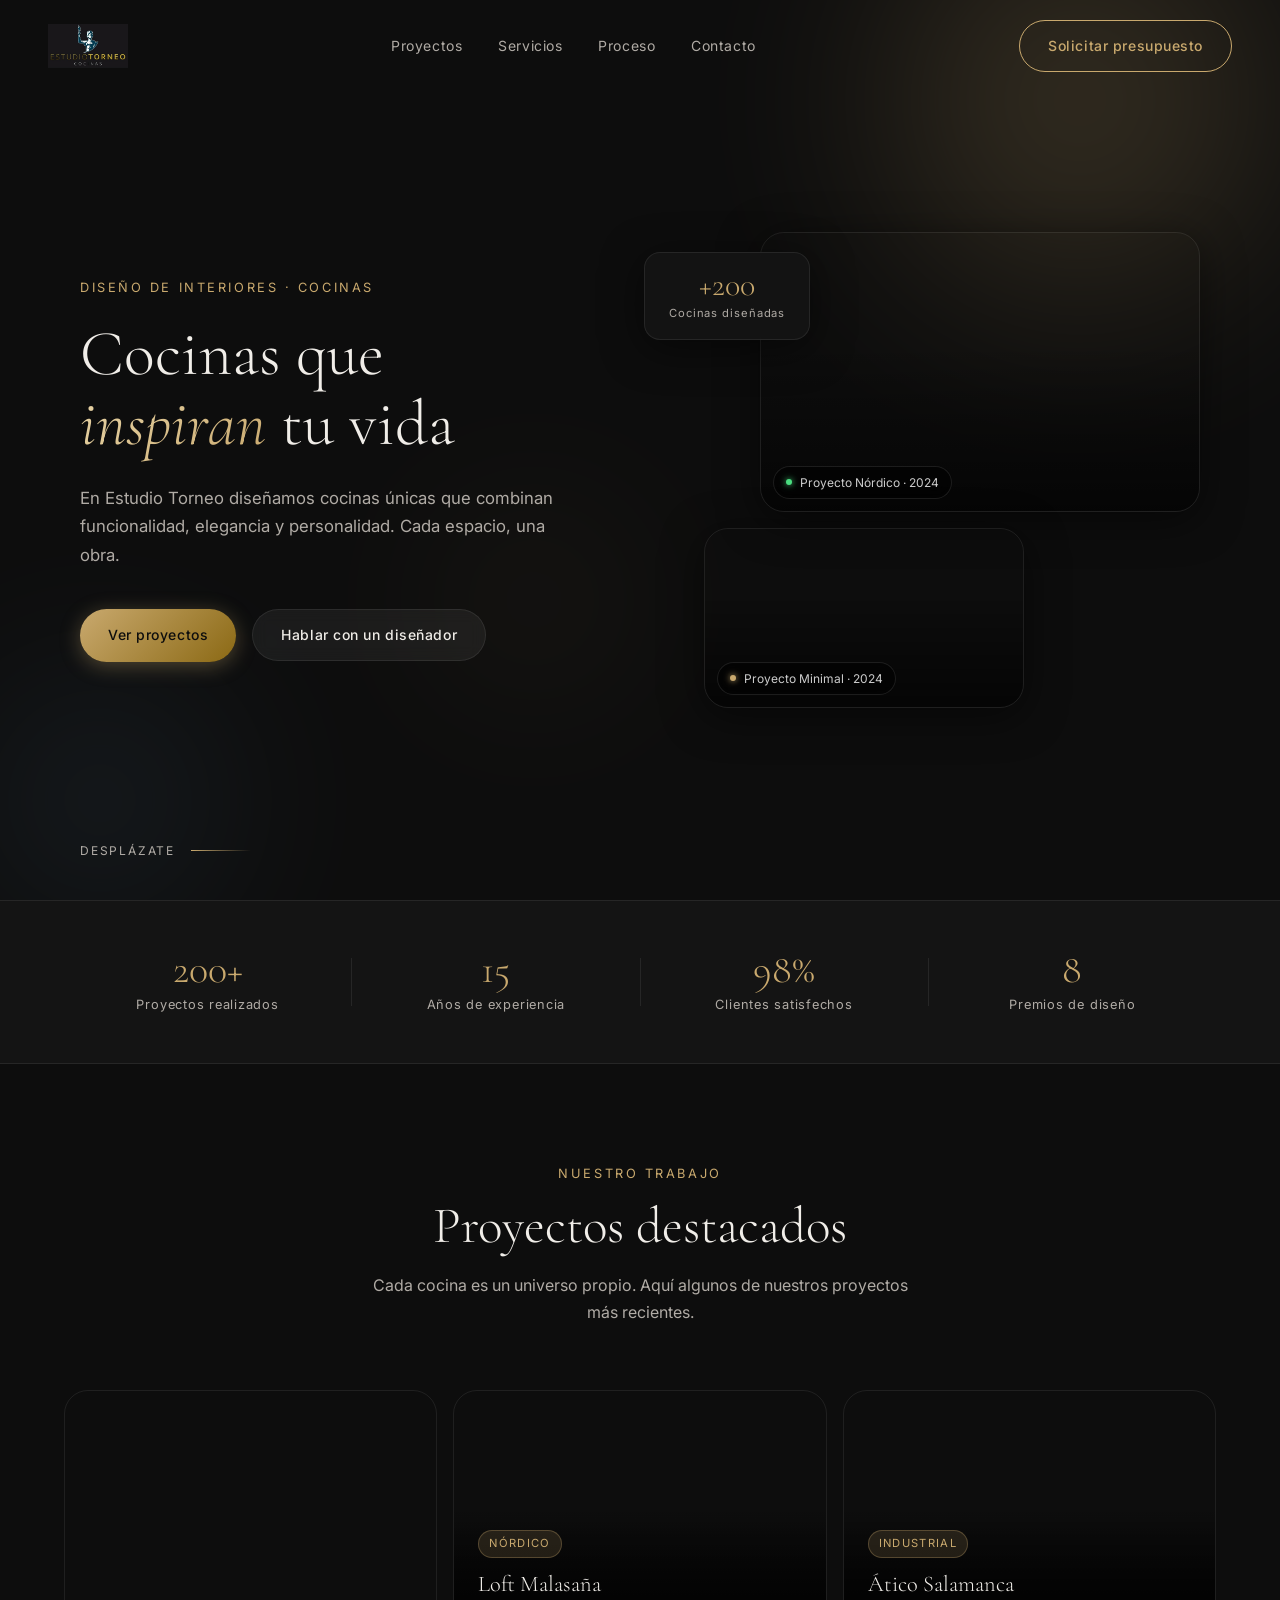
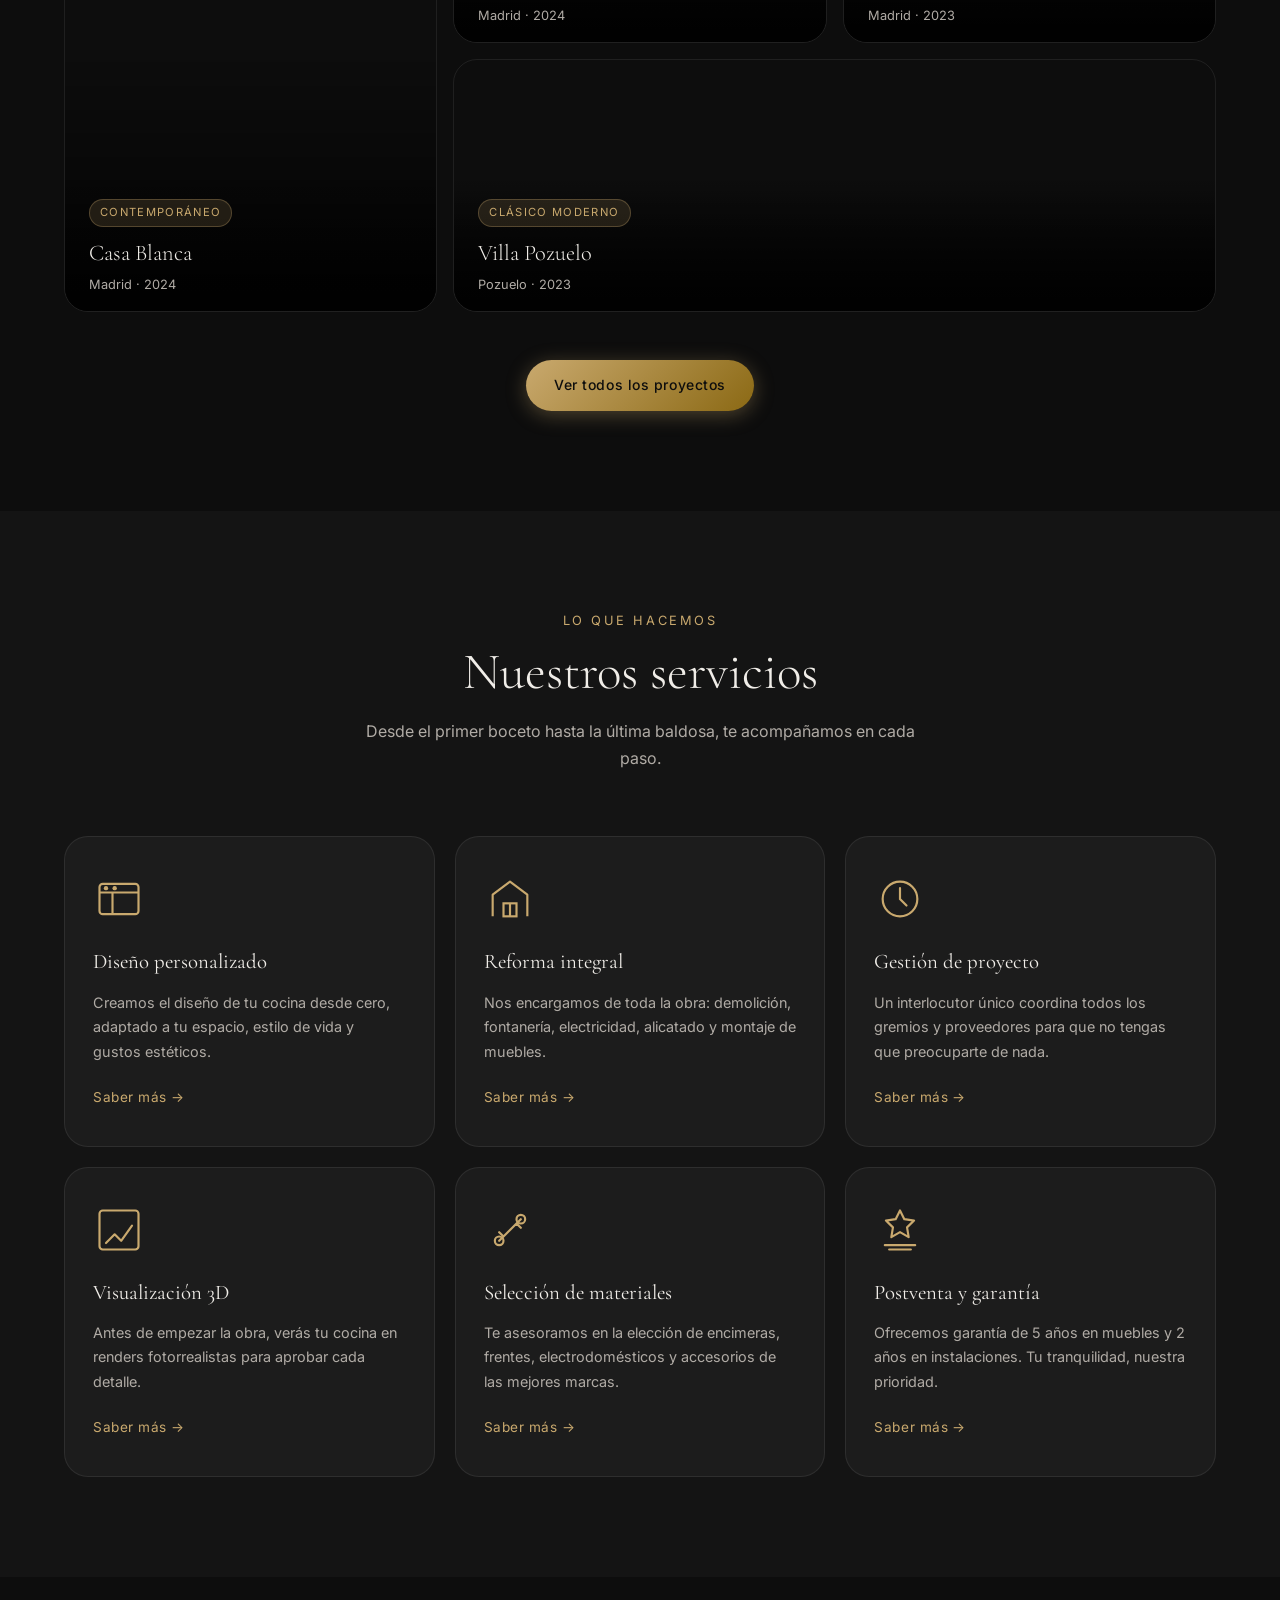
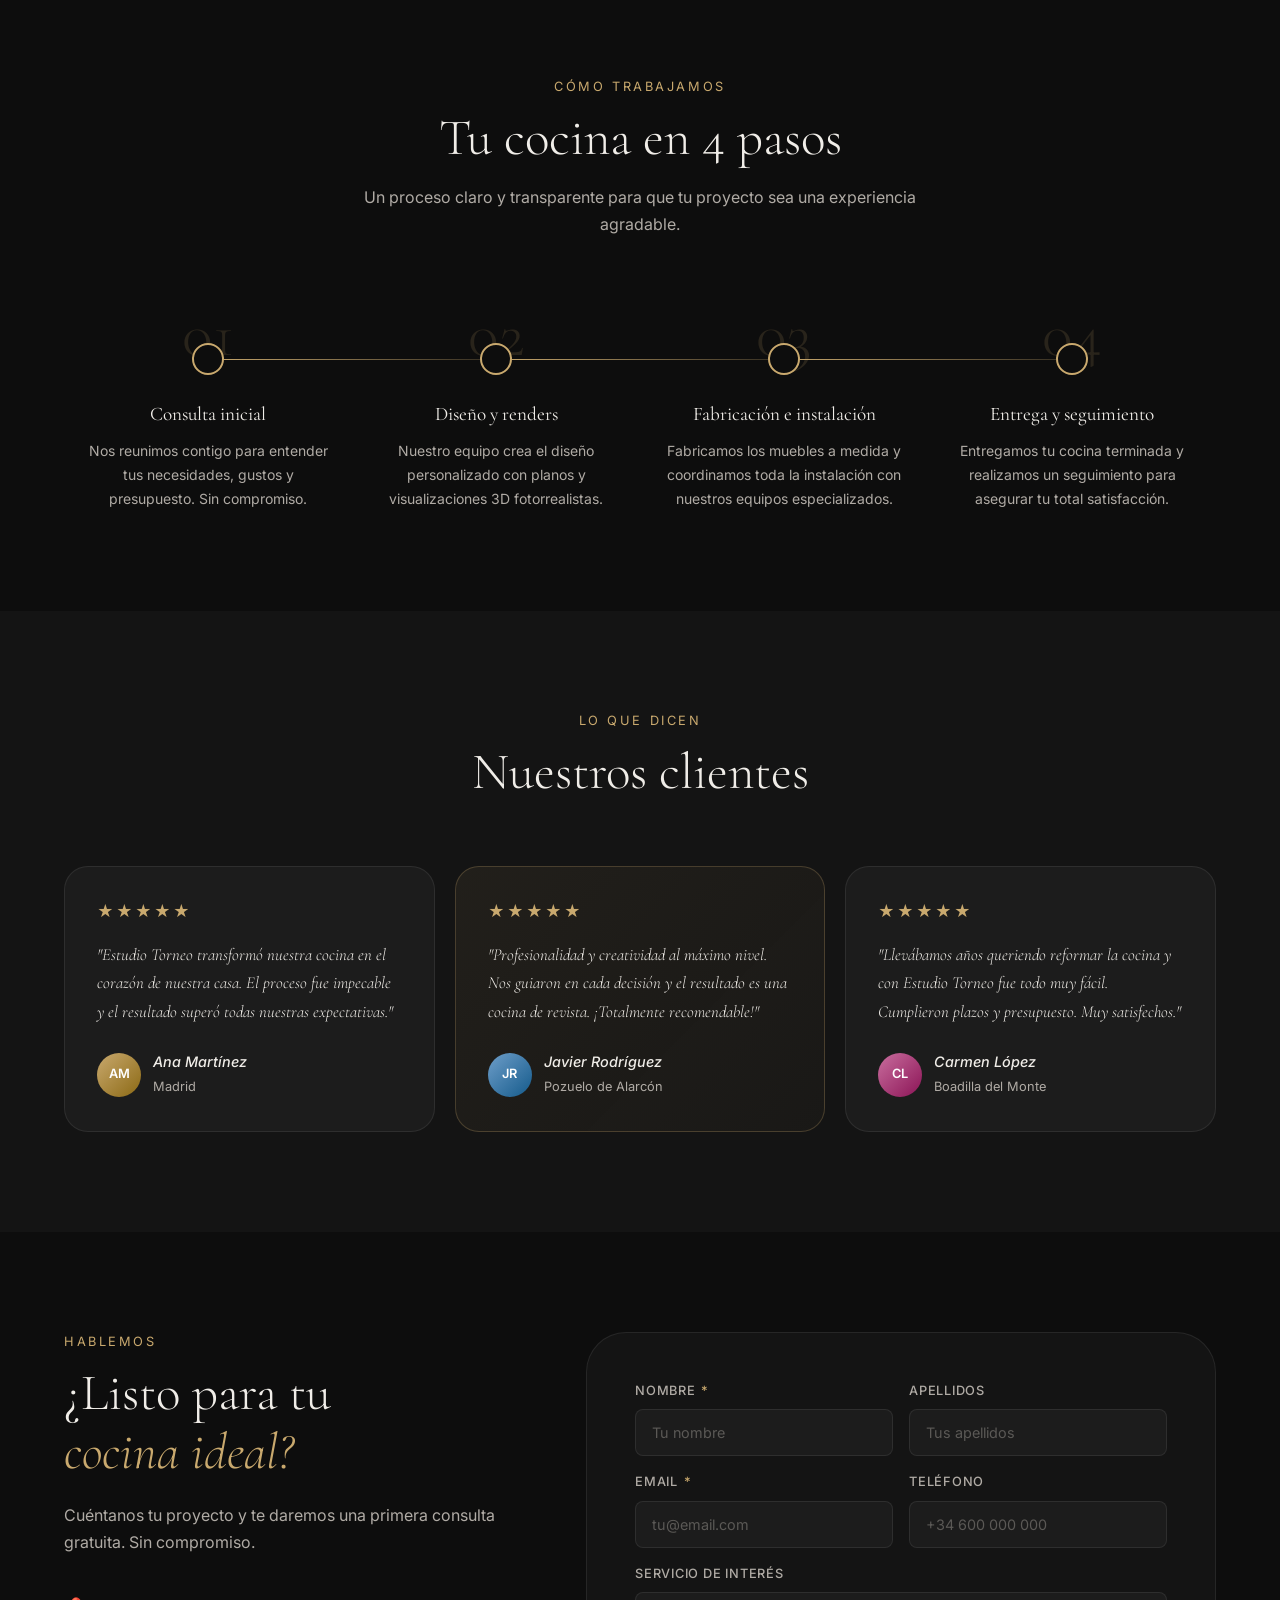
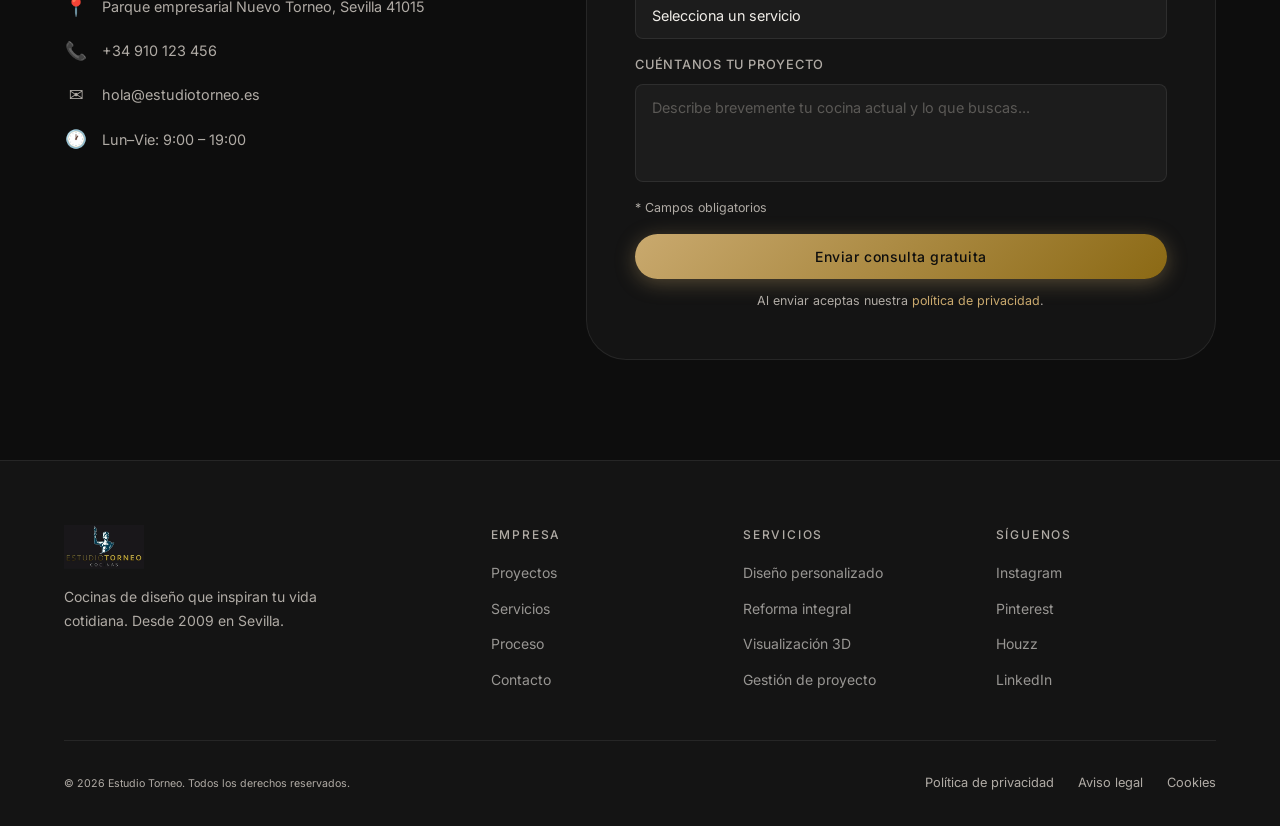
==== commit 093f1310: "Update index.html" ====
--- a/index.html
+++ b/index.html
@@ -116,7 +116,7 @@
     <!-- NAV -->
     <nav class="nav" id="nav" aria-label="Navegación principal">
         <a href="/" class="nav__logo" aria-label="Estudio Torneo – Inicio">
-            <img src="img/logo.jpg" alt="Logo Estudio Torneo" class="nav__logo-img" />
+            <img src="logo.jpg" alt="Logo Estudio Torneo" class="nav__logo-img" />
         </a>
         <ul class="nav__links" role="list">
             <li><a href="#proyectos">Proyectos</a></li>
@@ -591,7 +591,7 @@
             <div class="footer__top">
                 <div class="footer__brand">
                     <a href="/" class="nav__logo" aria-label="Estudio Torneo – Inicio">
-                        <img src="img/logo.jpg" alt="Logo Estudio Torneo" class="nav__logo-img" />
+                        <img src="logo.jpg" alt="Logo Estudio Torneo" class="nav__logo-img" />
                     </a>
                     <p>Cocinas de diseño que inspiran tu vida cotidiana. Desde 2009 en Sevilla.</p>
                 </div>
@@ -643,4 +643,4 @@
     <script src="script.js"></script>
 </body>
 
-</html>+</html>
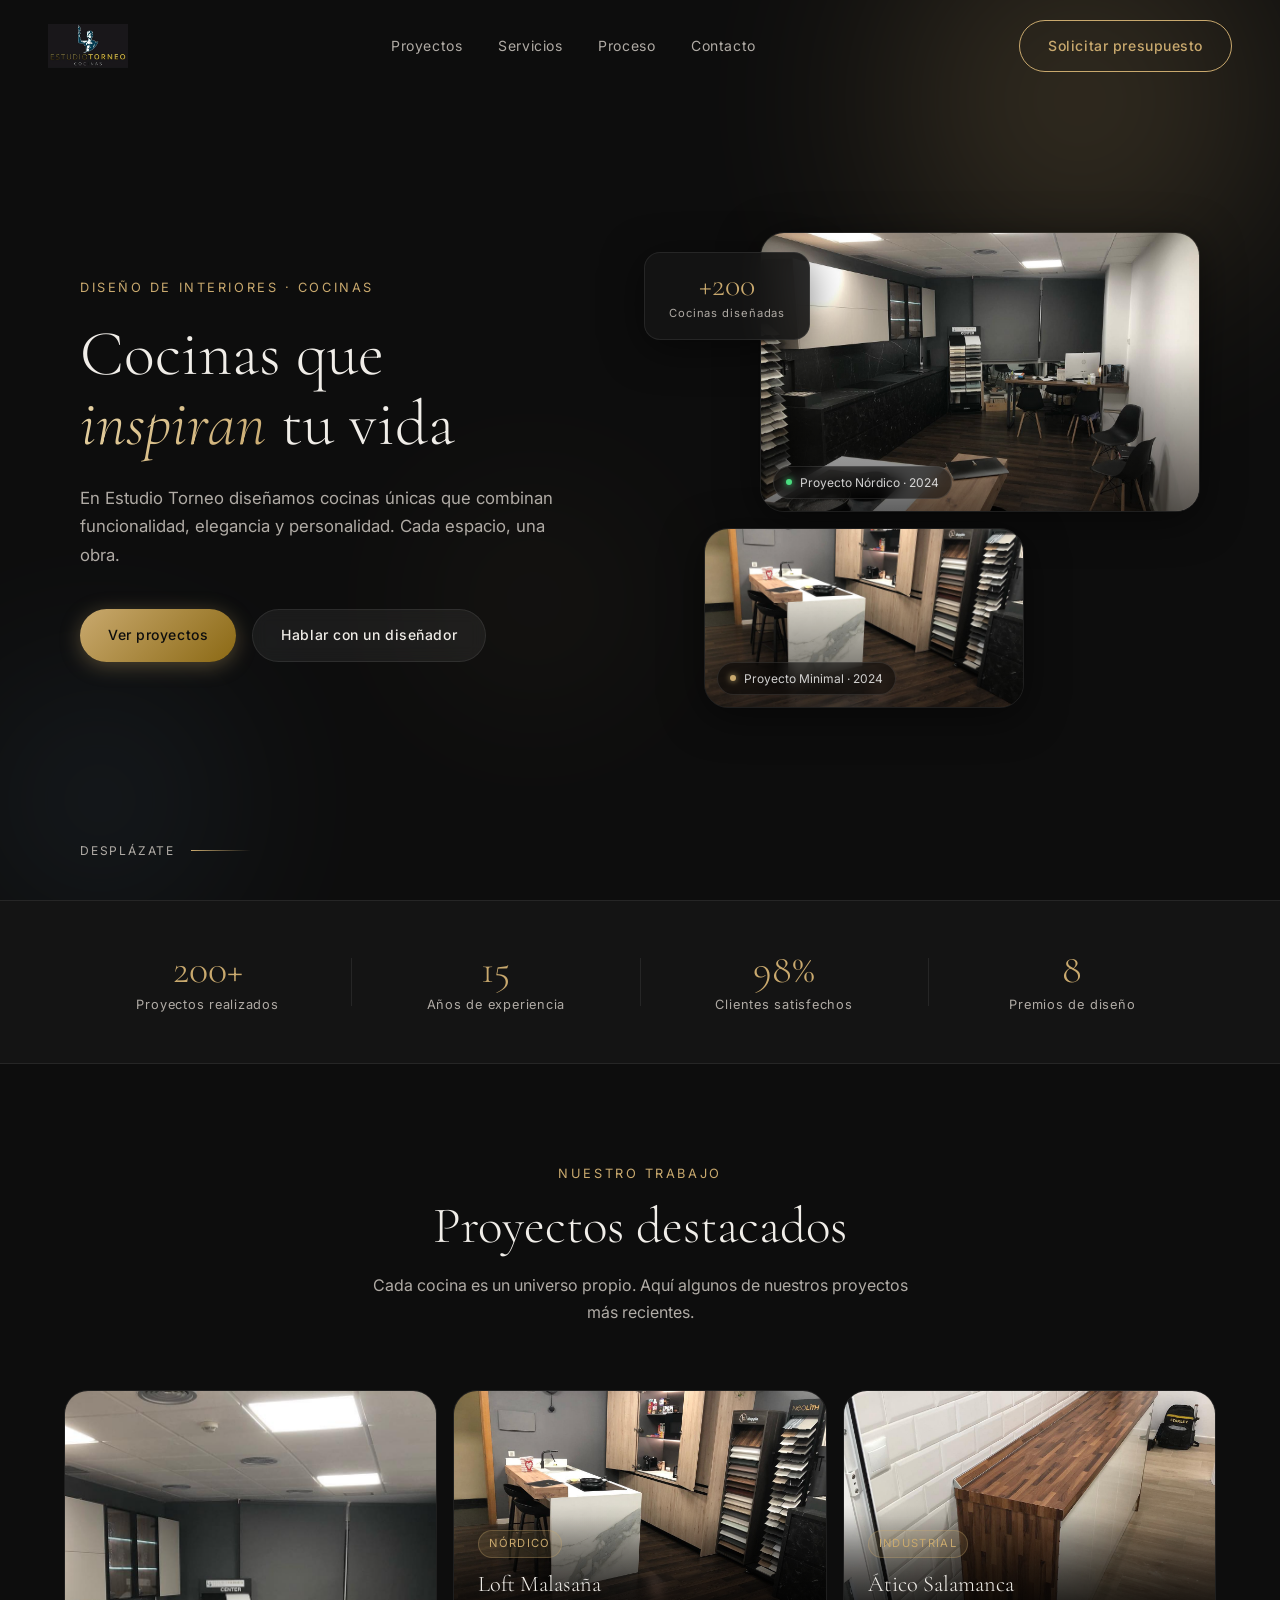
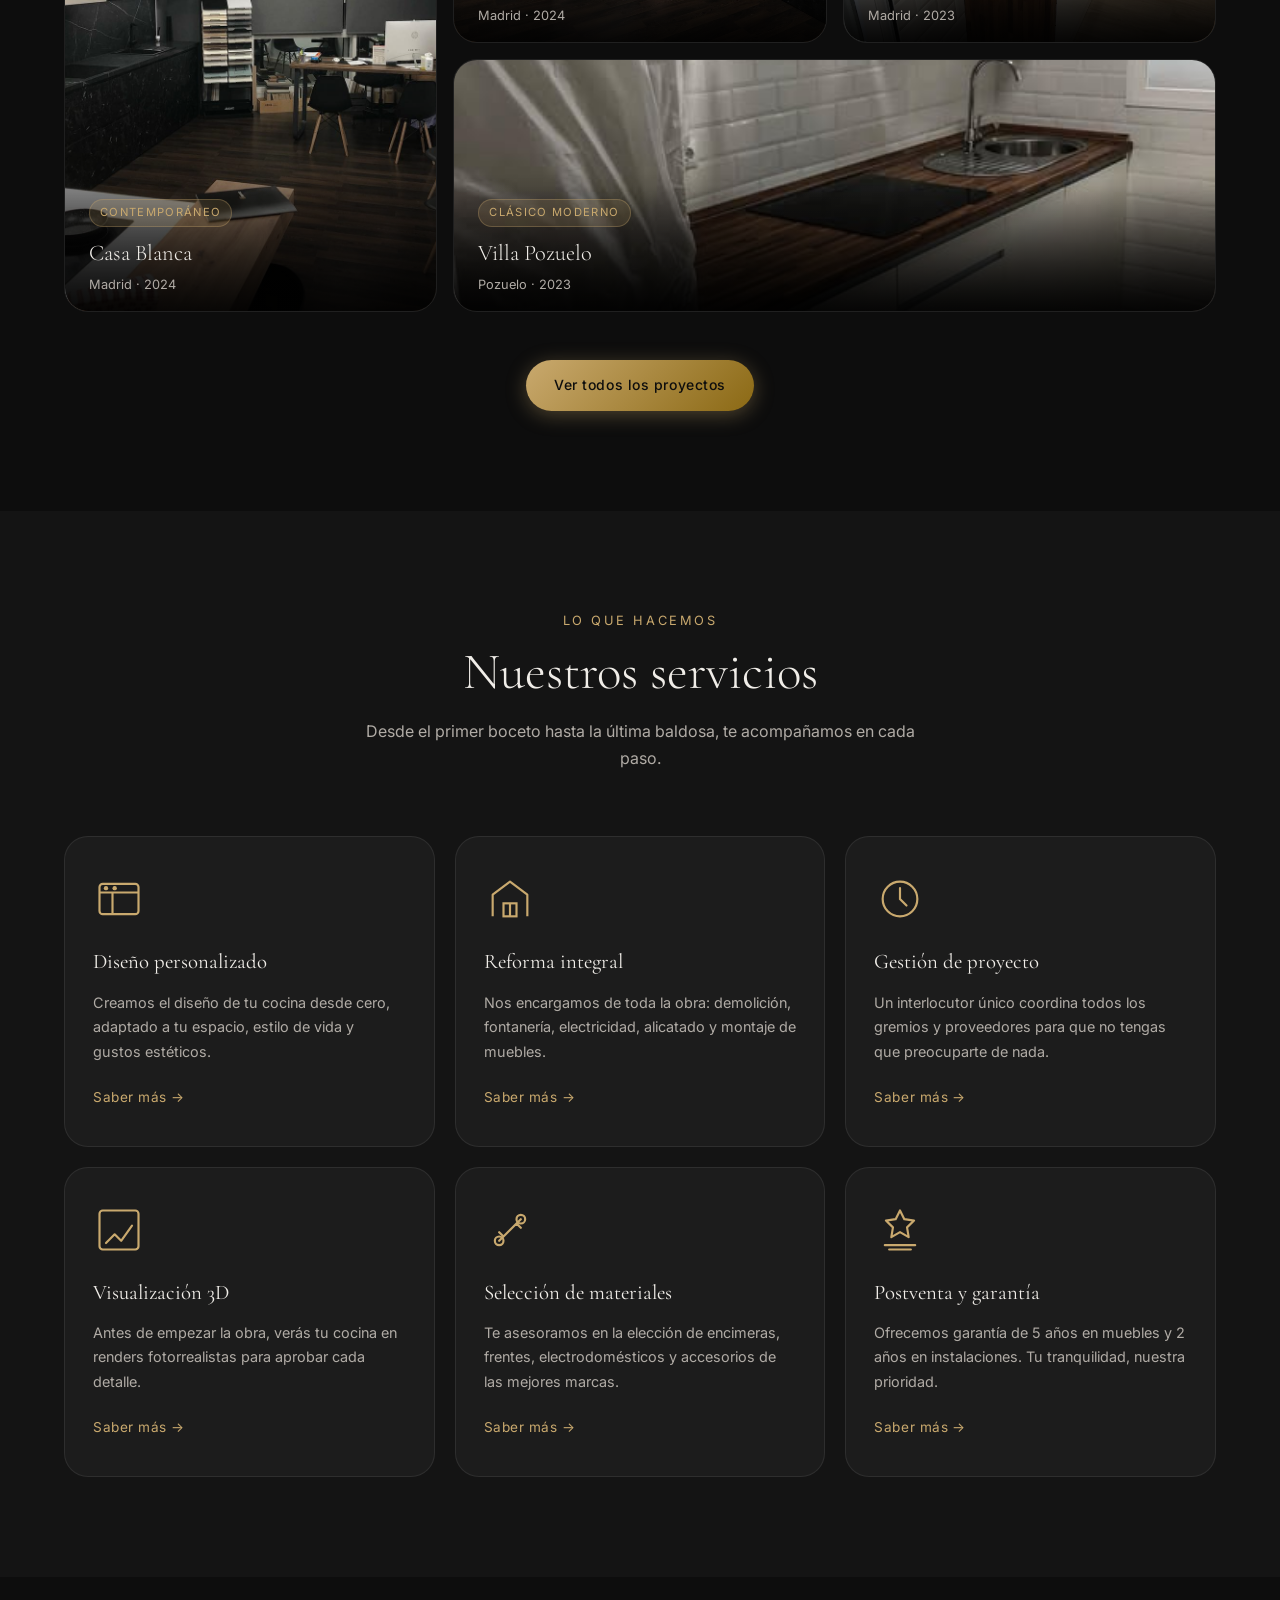
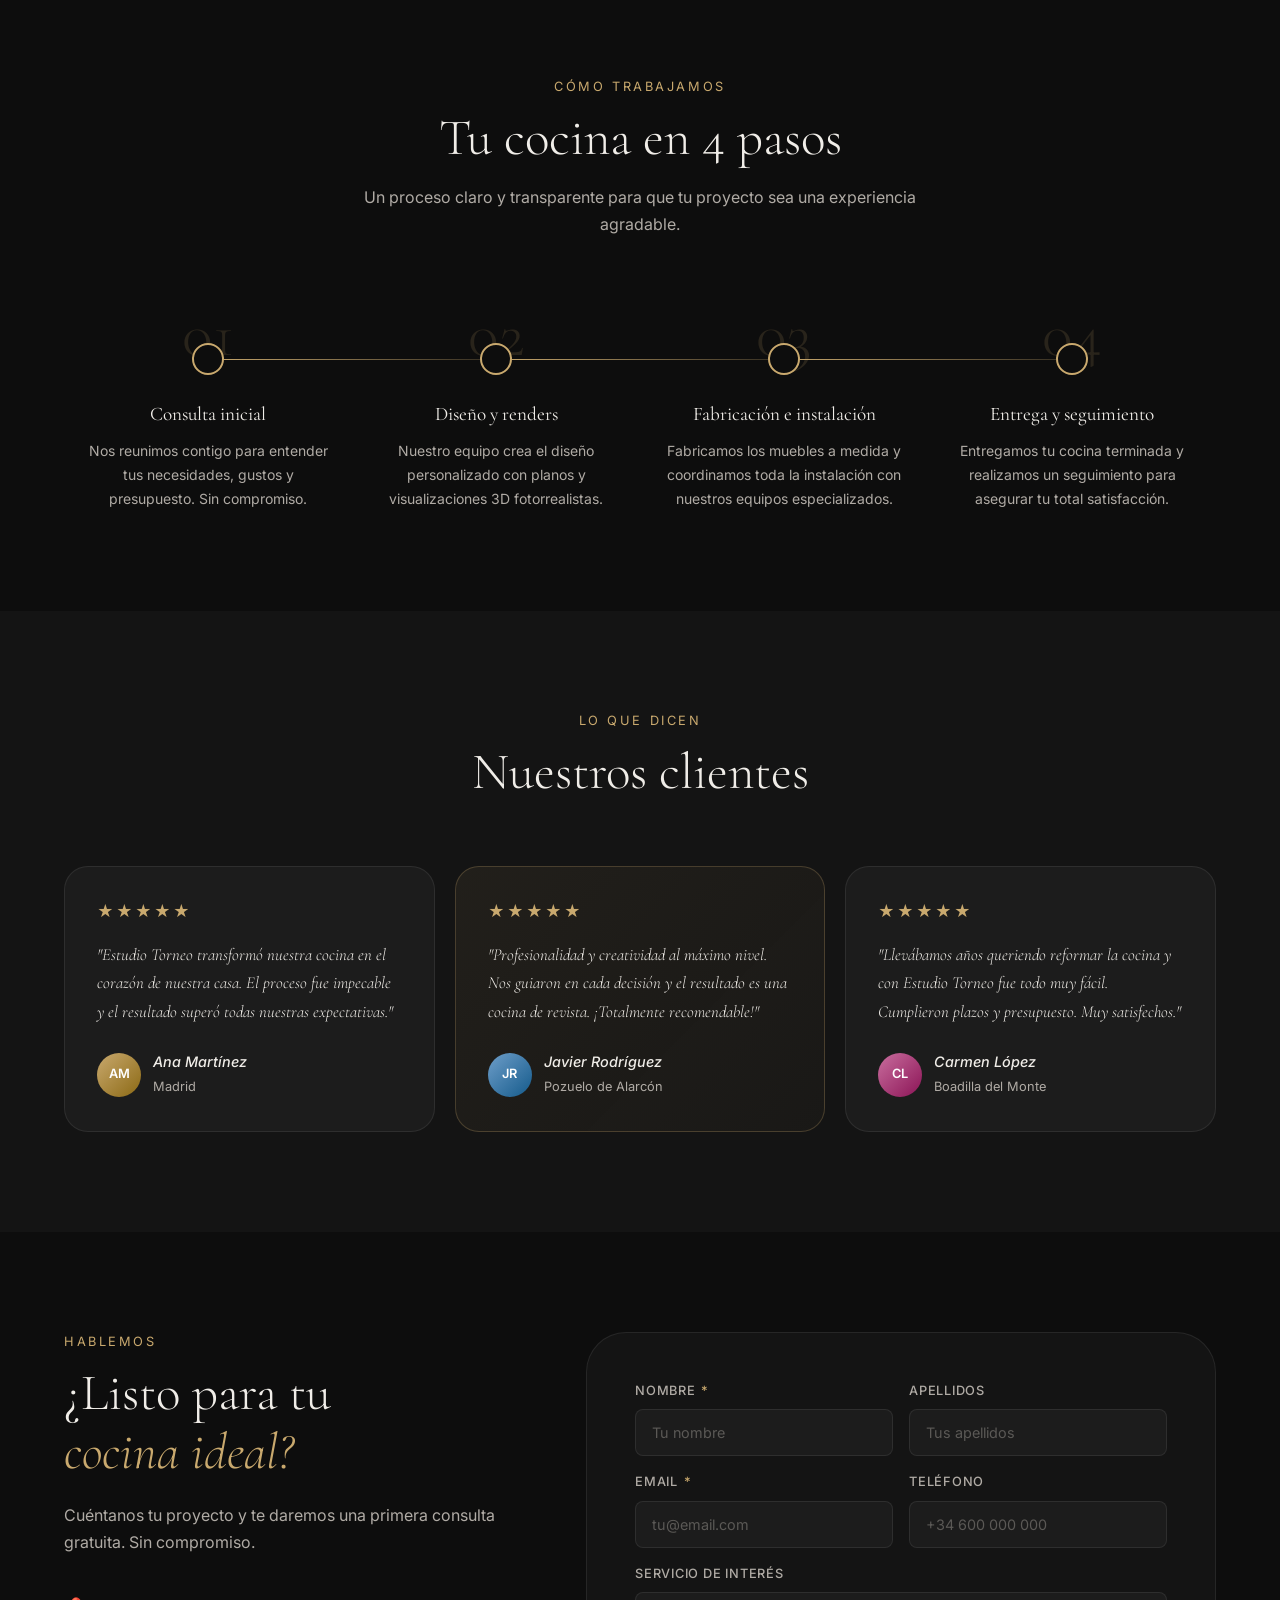
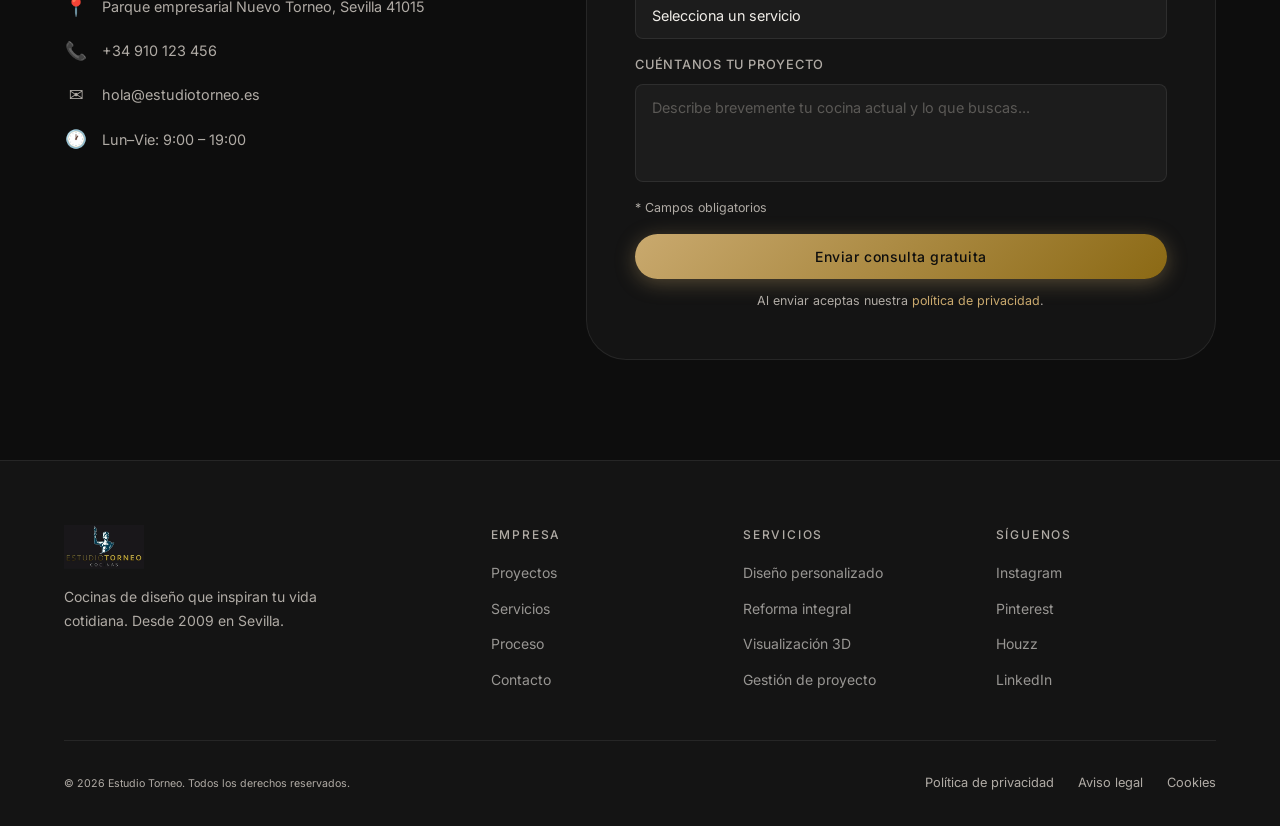
==== commit 637d2407: "Update index.html" ====
--- a/index.html
+++ b/index.html
@@ -530,7 +530,16 @@
                             </ul>
                         </address>
                     </div>
-                    <form class="contact-form" id="contactForm" novalidate aria-label="Formulario de contacto">
+                    <form class="contact-form" action="https://formsubmit.co/alvaroaradilla@gmail.com" method="POST"
+                        novalidate aria-label="Formulario de contacto">
+
+                        <!-- Ajustes de FormSubmit -->
+                        <input type="hidden" name="_subject" value="Nueva consulta desde Estudio Torneo">
+                        <input type="hidden" name="_captcha" value="false">
+                        <input type="hidden" name="_template" value="table">
+                        <input type="hidden" name="_next"
+                            value="https://alvaroaradillamartin.github.io/Estudio-torneo/gracias.html">
+
                         <div class="form-row">
                             <div class="form-group">
                                 <label for="nombre">Nombre <span class="required-mark"
@@ -544,6 +553,7 @@
                                     autocomplete="family-name" />
                             </div>
                         </div>
+
                         <div class="form-row">
                             <div class="form-group">
                                 <label for="email">Email <span class="required-mark" aria-hidden="true">*</span></label>
@@ -556,6 +566,7 @@
                                     autocomplete="tel" />
                             </div>
                         </div>
+
                         <div class="form-group">
                             <label for="servicio">Servicio de interés</label>
                             <select id="servicio" name="servicio" aria-describedby="servicio-hint">
@@ -568,17 +579,22 @@
                             <span id="servicio-hint" class="sr-only">Opcional. Selecciona el servicio que más te
                                 interesa.</span>
                         </div>
+
                         <div class="form-group">
                             <label for="mensaje">Cuéntanos tu proyecto</label>
                             <textarea id="mensaje" name="mensaje" rows="4"
                                 placeholder="Describe brevemente tu cocina actual y lo que buscas..."></textarea>
                         </div>
+
                         <p class="form-required-note"><span aria-hidden="true">*</span> Campos obligatorios</p>
+
                         <button type="submit" class="btn btn--primary btn--full" id="submitBtn">
                             Enviar consulta gratuita
                         </button>
+
                         <p class="form-privacy">Al enviar aceptas nuestra <a href="#">política de privacidad</a>.</p>
                     </form>
+
                 </div>
             </div>
         </section>
--- a/style.css
+++ b/style.css
@@ -396,14 +396,14 @@
 .kitchen-card__img--1 {
     background:
         linear-gradient(180deg, transparent 40%, rgba(0, 0, 0, .6) 100%),
-        url('img/cocina-blanca-vinoteca.jpg') center/cover no-repeat;
+        url('cocina-blanca-vinoteca.jpg') center/cover no-repeat;
     position: relative;
 }
 
 .kitchen-card__img--2 {
     background:
         linear-gradient(180deg, transparent 40%, rgba(0, 0, 0, .6) 100%),
-        url('img/cocina-blanca-madera.jpg') center/cover no-repeat;
+        url('cocina-blanca-madera.jpg') center/cover no-repeat;
 }
 
 .kitchen-card__label {
@@ -650,28 +650,28 @@
 .project-card__img--1 {
     background:
         linear-gradient(180deg, transparent 50%, rgba(0, 0, 0, .85) 100%),
-        url('img/cocina-blanca-vinoteca.jpg') center/cover no-repeat;
+        url('cocina-blanca-vinoteca.jpg') center/cover no-repeat;
     position: relative;
 }
 
 .project-card__img--2 {
     background:
         linear-gradient(180deg, transparent 50%, rgba(0, 0, 0, .85) 100%),
-        url('img/cocina-blanca-madera.jpg') center/cover no-repeat;
+        url('cocina-blanca-madera.jpg') center/cover no-repeat;
     position: relative;
 }
 
 .project-card__img--3 {
     background:
         linear-gradient(180deg, transparent 50%, rgba(0, 0, 0, .85) 100%),
-        url('img/showroom-cocina-negra.jpg') center/cover no-repeat;
+        url('showroom-cocina-negra.jpg') center/cover no-repeat;
     position: relative;
 }
 
 .project-card__img--4 {
     background:
         linear-gradient(180deg, transparent 50%, rgba(0, 0, 0, .85) 100%),
-        url('img/showroom-isla-marmol.jpg') center/cover no-repeat;
+        url('showroom-isla-marmol.jpg') center/cover no-repeat;
     position: relative;
 }
 
@@ -1431,4 +1431,4 @@
         gap: 16px;
         text-align: center;
     }
-}+}
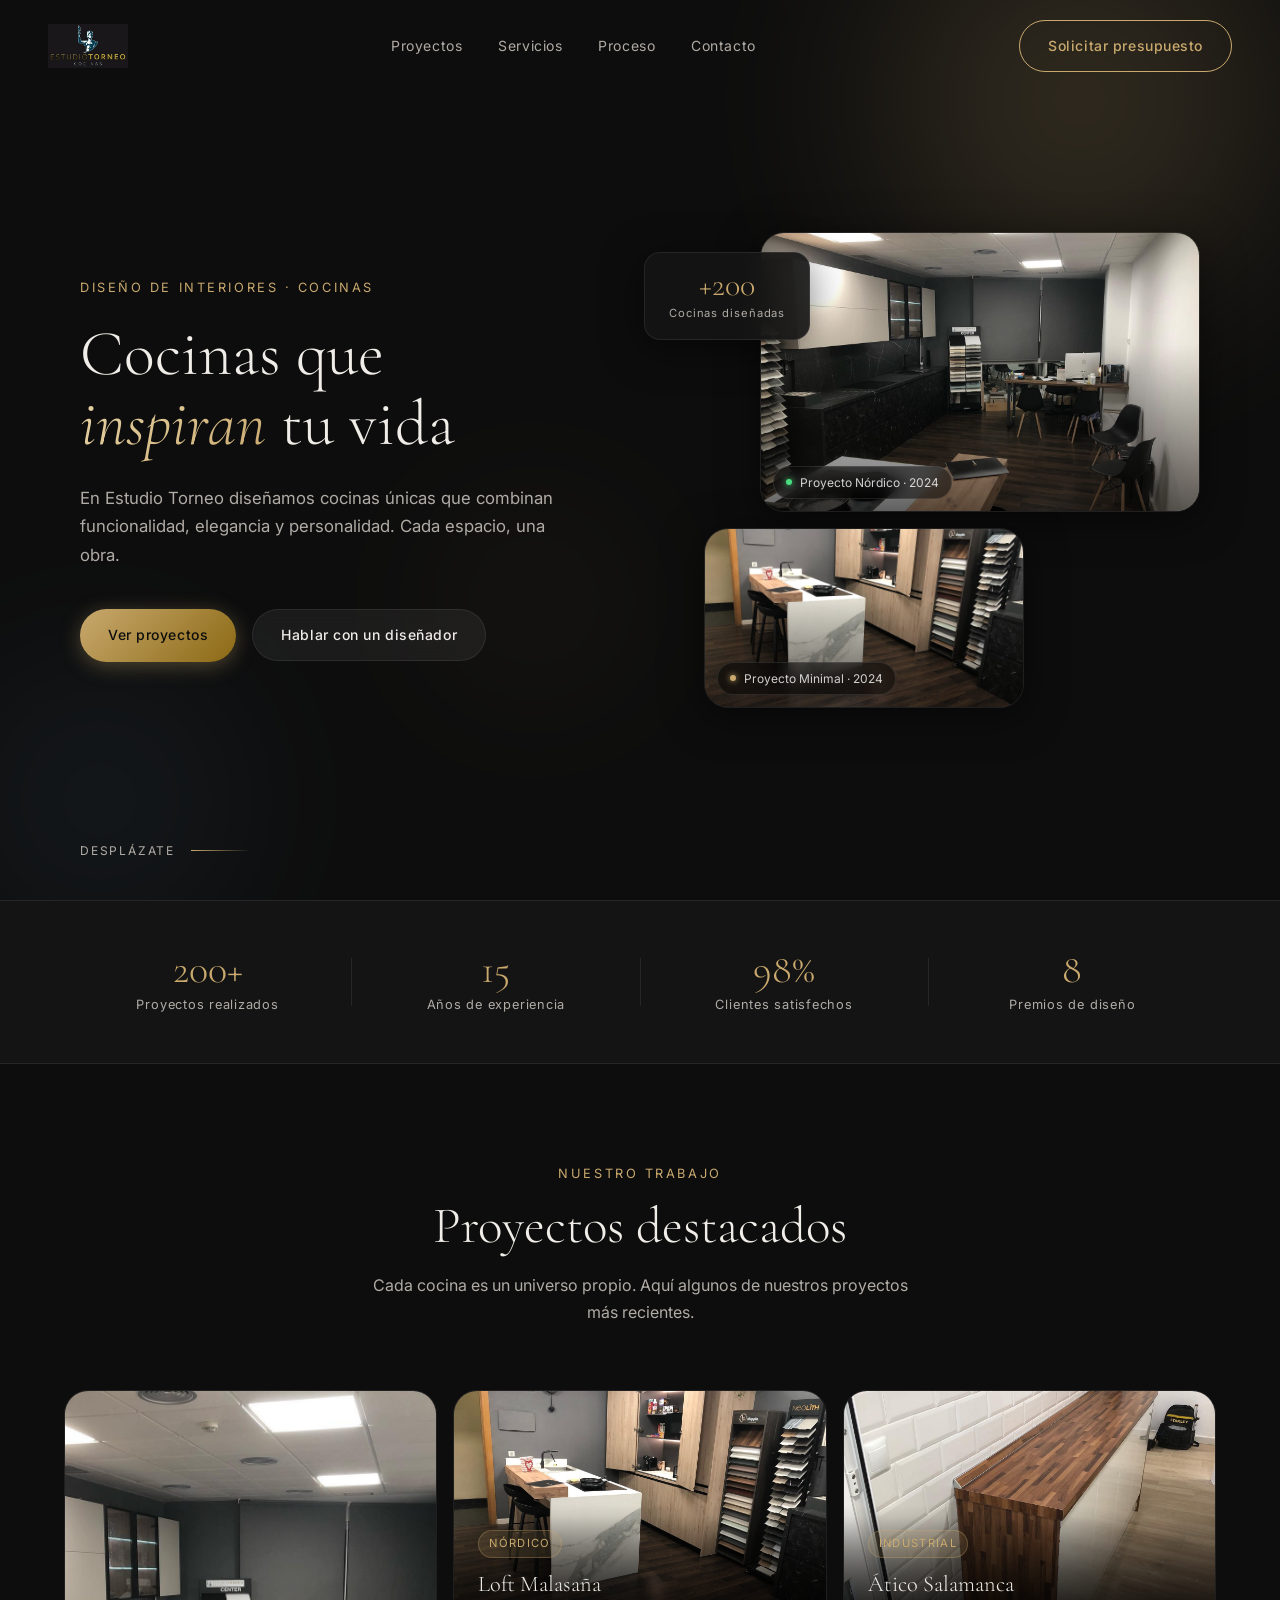
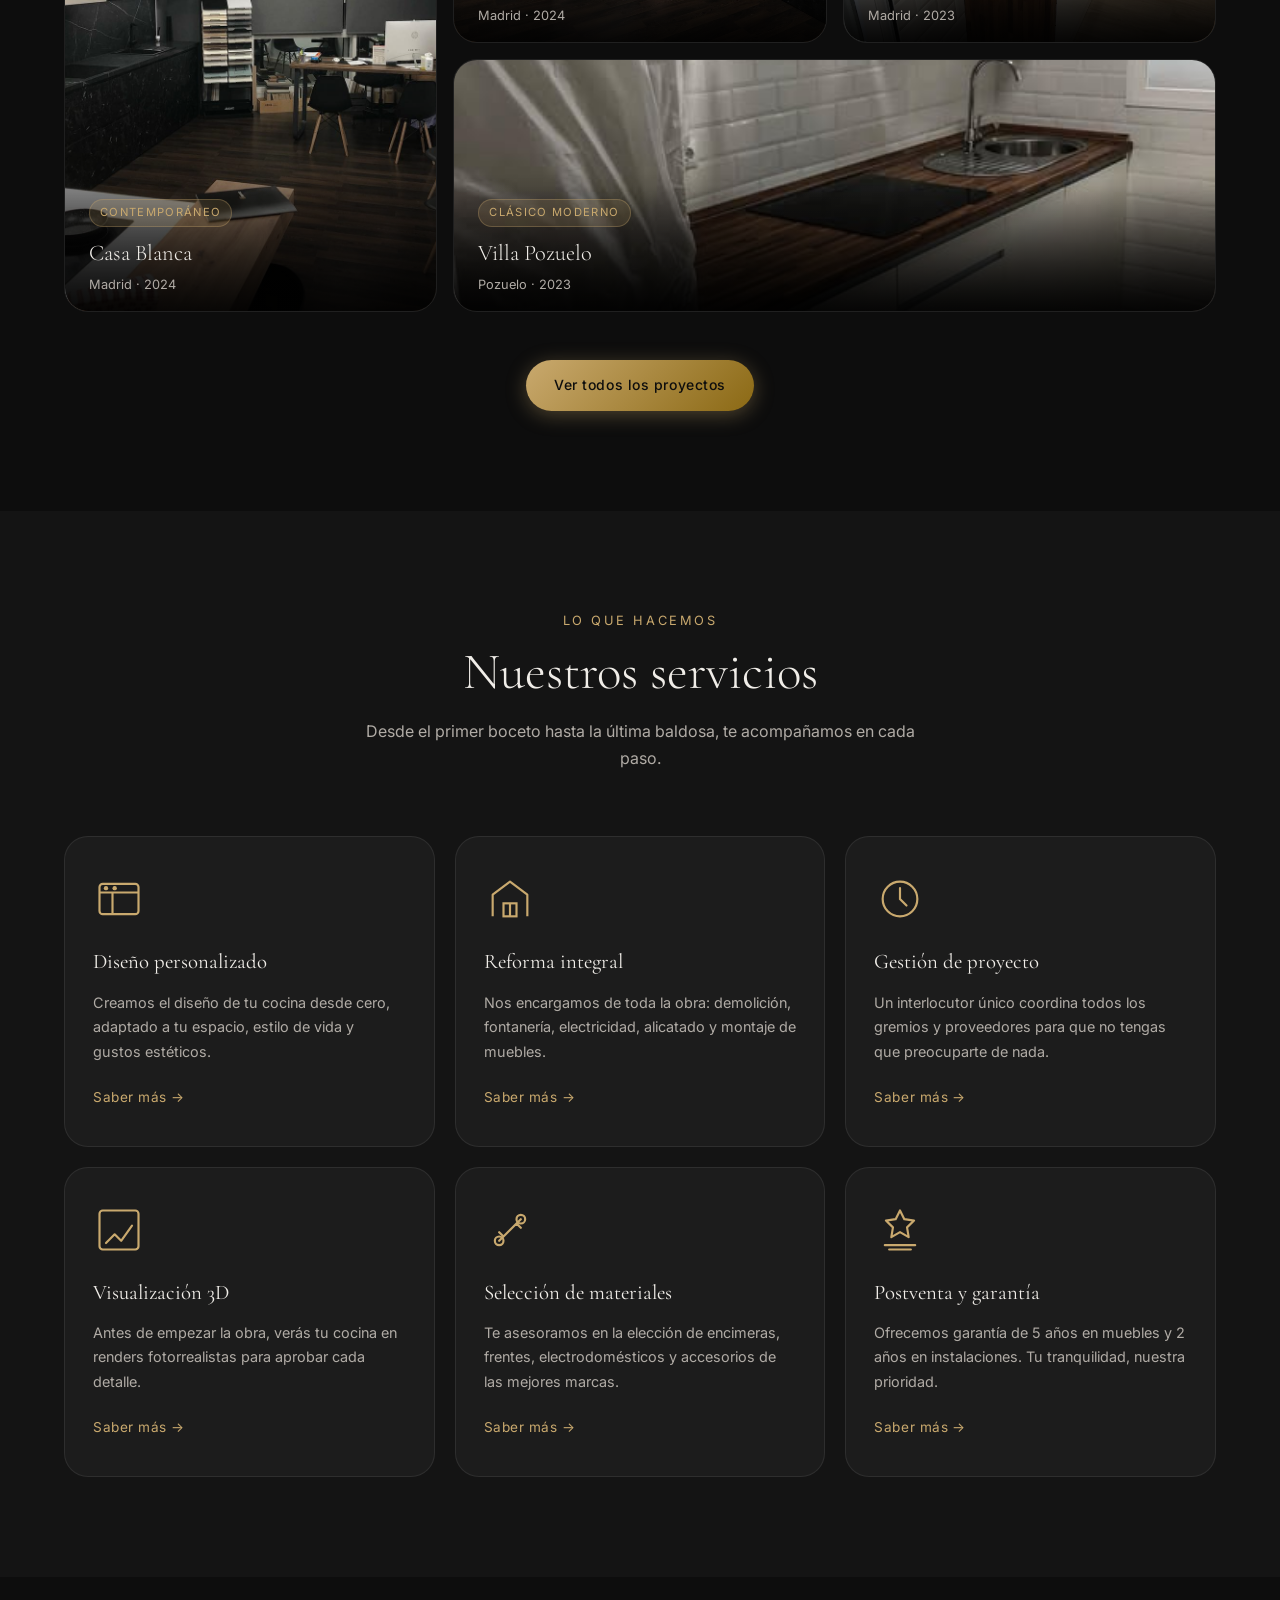
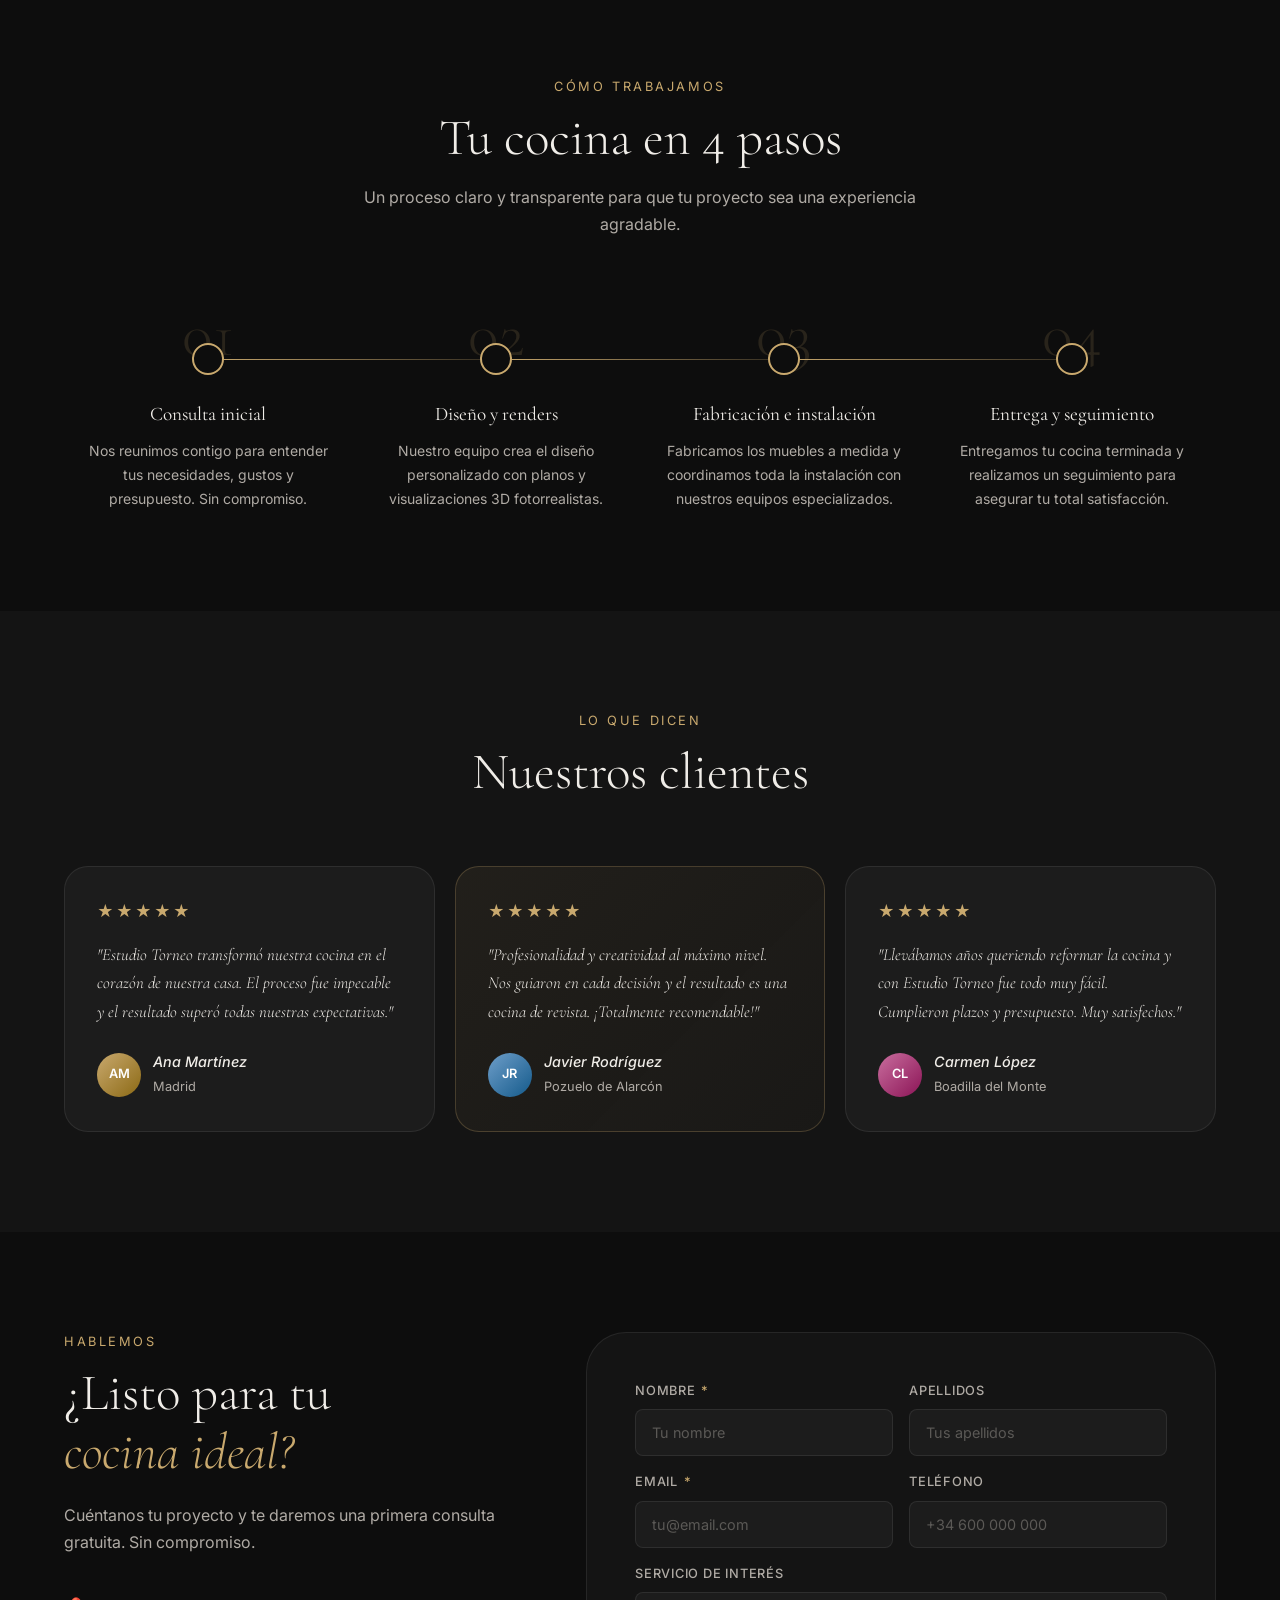
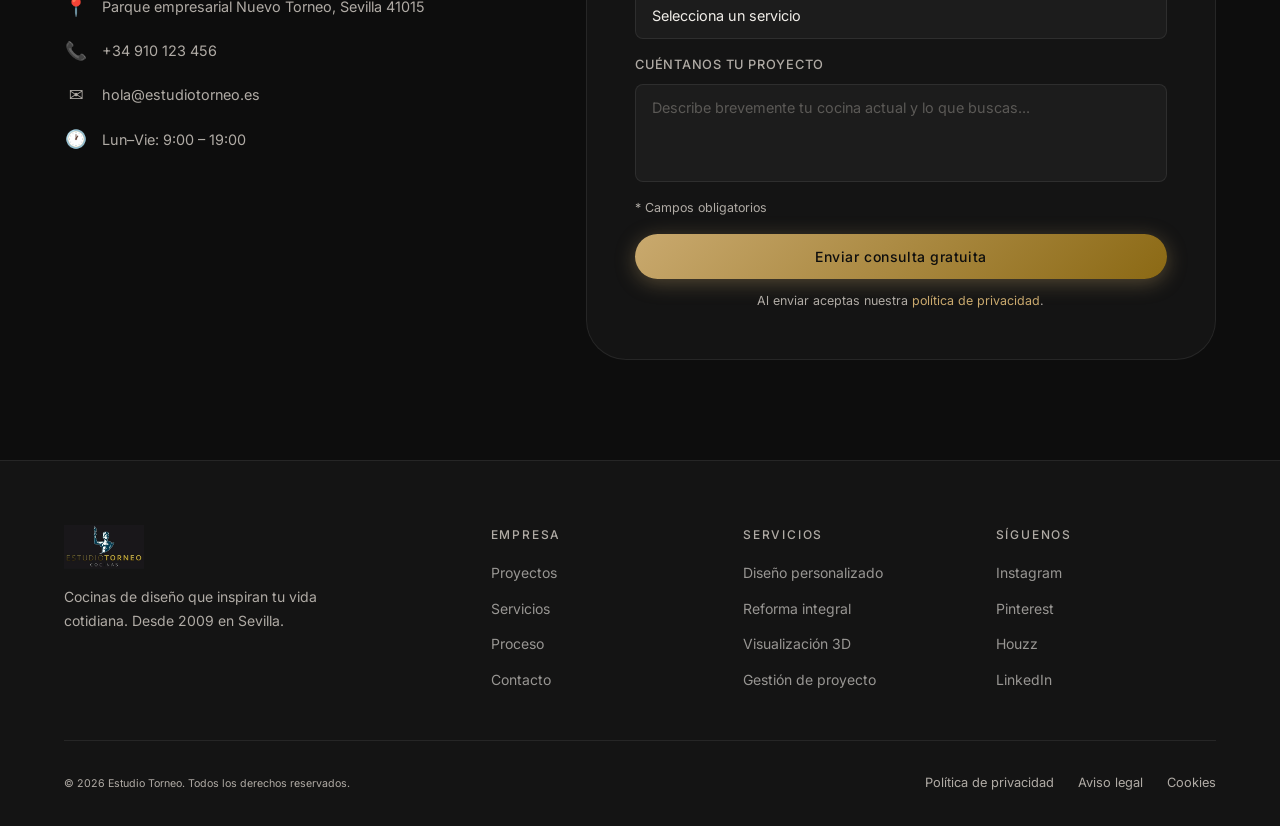
==== commit ae5084a9: "Prueba carrusel" ====
--- a/index.html
+++ b/index.html
@@ -232,7 +232,11 @@
                 </div>
                 <div class="projects-grid" role="list">
                     <article class="project-card project-card--large" role="listitem"
-                        aria-label="Proyecto Casa Blanca – Estilo contemporáneo, Madrid 2024">
+                        aria-label="Proyecto Casa Blanca – Estilo contemporáneo, Madrid 2024"
+                        data-title="Casa Blanca"
+                        data-meta="Madrid · 2024"
+                        data-desc="Cocina contemporánea con isla central y vinoteca integrada. Diseño pensado para familias que cocinan a diario."
+                        data-media='["cocina-blanca-vinoteca.jpg","cocina-blanca-madera.jpg","tour-casa-blanca.mp4"]'>
                         <div class="project-card__img project-card__img--1" role="img"
                             aria-label="Cocina contemporánea del proyecto Casa Blanca en Madrid"></div>
                         <div class="project-card__overlay">
@@ -242,7 +246,11 @@
                         </div>
                     </article>
                     <article class="project-card" role="listitem"
-                        aria-label="Proyecto Loft Malasaña – Estilo nórdico, Madrid 2024">
+                        aria-label="Proyecto Loft Malasaña – Estilo nórdico, Madrid 2024"
+                        data-title="Loft Malasaña"
+                        data-meta="Madrid · 2024"
+                        data-desc="Proyecto de estilo nórdico, colores claros y soluciones de almacenaje oculto."
+                        data-media='["cocina-blanca-madera.jpg","loft-malasana-2.jpg"]'>
                         <div class="project-card__img project-card__img--2" role="img"
                             aria-label="Cocina nórdica del proyecto Loft Malasaña en Madrid"></div>
                         <div class="project-card__overlay">
@@ -252,7 +260,11 @@
                         </div>
                     </article>
                     <article class="project-card" role="listitem"
-                        aria-label="Proyecto Ático Salamanca – Estilo industrial, Madrid 2023">
+                        aria-label="Proyecto Ático Salamanca – Estilo industrial, Madrid 2023"
+                        data-title="Ático Salamanca"
+                        data-meta="Madrid · 2023"
+                        data-desc="Estética industrial con materiales robustos y campana integrada."
+                        data-media='["showroom-cocina-negra.jpg","atico-salamanca-2.jpg"]'>
                         <div class="project-card__img project-card__img--3" role="img"
                             aria-label="Cocina industrial del proyecto Ático Salamanca en Madrid"></div>
                         <div class="project-card__overlay">
@@ -262,7 +274,11 @@
                         </div>
                     </article>
                     <article class="project-card project-card--wide" role="listitem"
-                        aria-label="Proyecto Villa Pozuelo – Estilo clásico moderno, Pozuelo 2023">
+                        aria-label="Proyecto Villa Pozuelo – Estilo clásico moderno, Pozuelo 2023"
+                        data-title="Villa Pozuelo"
+                        data-meta="Pozuelo · 2023"
+                        data-desc="Clásico moderno con encimera de mármol y mobiliario a medida."
+                        data-media='["showroom-isla-marmol.jpg","villa-pozuelo-2.jpg","villa-pozuelo-tour.mp4"]'>
                         <div class="project-card__img project-card__img--4" role="img"
                             aria-label="Cocina clásico moderna del proyecto Villa Pozuelo"></div>
                         <div class="project-card__overlay">
@@ -656,6 +672,25 @@
         </div>
     </footer>
 
+    <!-- PROYECTO MODAL / CARRUSEL -->
+    <div class="modal-overlay" id="projectModal" aria-hidden="true">
+        <div class="modal" role="dialog" aria-modal="true" aria-label="Visor de proyecto">
+            <button class="modal__close" id="modalClose" aria-label="Cerrar">✕</button>
+            <div class="modal__media">
+                <button class="carousel__nav carousel__nav--prev" id="prevBtn" aria-label="Anterior">‹</button>
+                <div class="carousel" id="carousel" tabindex="0">
+                    <div class="carousel__track" id="carouselTrack" aria-live="polite"></div>
+                </div>
+                <button class="carousel__nav carousel__nav--next" id="nextBtn" aria-label="Siguiente">›</button>
+            </div>
+            <div class="modal__meta">
+                <h3 id="modalTitle"></h3>
+                <p class="modal__meta-line" id="modalMeta"></p>
+                <p class="modal__desc" id="modalDesc"></p>
+            </div>
+        </div>
+    </div>
+
     <script src="script.js"></script>
 </body>
 
--- a/style.css
+++ b/style.css
@@ -798,6 +798,96 @@
     gap: 8px;
 }
 
+/* ---------- MODAL / CARRUSEL ---------- */
+.modal-overlay {
+    position: fixed;
+    inset: 0;
+    background: rgba(0,0,0,0.75);
+    display: none;
+    align-items: center;
+    justify-content: center;
+    z-index: 1000;
+    padding: 24px;
+}
+.modal-overlay.open {
+    display: flex;
+}
+.modal {
+    width: 100%;
+    max-width: 1100px;
+    background: linear-gradient(180deg, rgba(20,20,20,0.95), rgba(10,10,10,0.95));
+    border-radius: 12px;
+    overflow: hidden;
+    box-shadow: 0 40px 120px rgba(0,0,0,0.7);
+    position: relative;
+}
+.modal__close {
+    position: absolute;
+    right: 12px;
+    top: 12px;
+    background: transparent;
+    border: none;
+    color: var(--clr-text);
+    font-size: 1.25rem;
+    padding: 8px;
+    cursor: pointer;
+}
+.modal__media {
+    position: relative;
+    display: flex;
+    align-items: center;
+    gap: 12px;
+    background: #000;
+}
+.carousel {
+    flex: 1 1 auto;
+    overflow: hidden;
+}
+.carousel__track {
+    display: flex;
+    transition: transform .45s cubic-bezier(.2,.9,.2,1);
+}
+.slide {
+    min-width: 100%;
+    height: 60vh;
+    display: flex;
+    align-items: center;
+    justify-content: center;
+    background: #000;
+}
+.slide img, .slide video {
+    max-width: 100%;
+    max-height: 60vh;
+    object-fit: contain;
+    border-radius: 4px;
+}
+.carousel__nav {
+    background: rgba(0,0,0,0.45);
+    border: 1px solid rgba(255,255,255,0.06);
+    color: var(--clr-text);
+    width: 44px;
+    height: 44px;
+    border-radius: 50%;
+    display: inline-flex;
+    align-items: center;
+    justify-content: center;
+    cursor: pointer;
+}
+.carousel__nav:focus { outline: 2px solid var(--clr-gold); }
+.modal__meta {
+    padding: 20px 28px 32px 28px;
+    background: linear-gradient(180deg, rgba(10,10,10,0.9), rgba(12,12,12,0.95));
+}
+.modal__meta h3 { font-family: var(--ff-serif); margin-bottom: 6px; }
+.modal__meta-line { color: var(--clr-muted); margin-bottom: 12px; }
+.modal__desc { color: var(--clr-text); line-height: 1.6; }
+
+@media (max-width: 800px) {
+    .slide { height: 45vh; }
+    .modal { max-width: 94%; }
+    .carousel__nav { width: 36px; height: 36px; }
+}
+
 /* ---------- PROCESS ---------- */
 .proceso {
     background: var(--clr-bg);
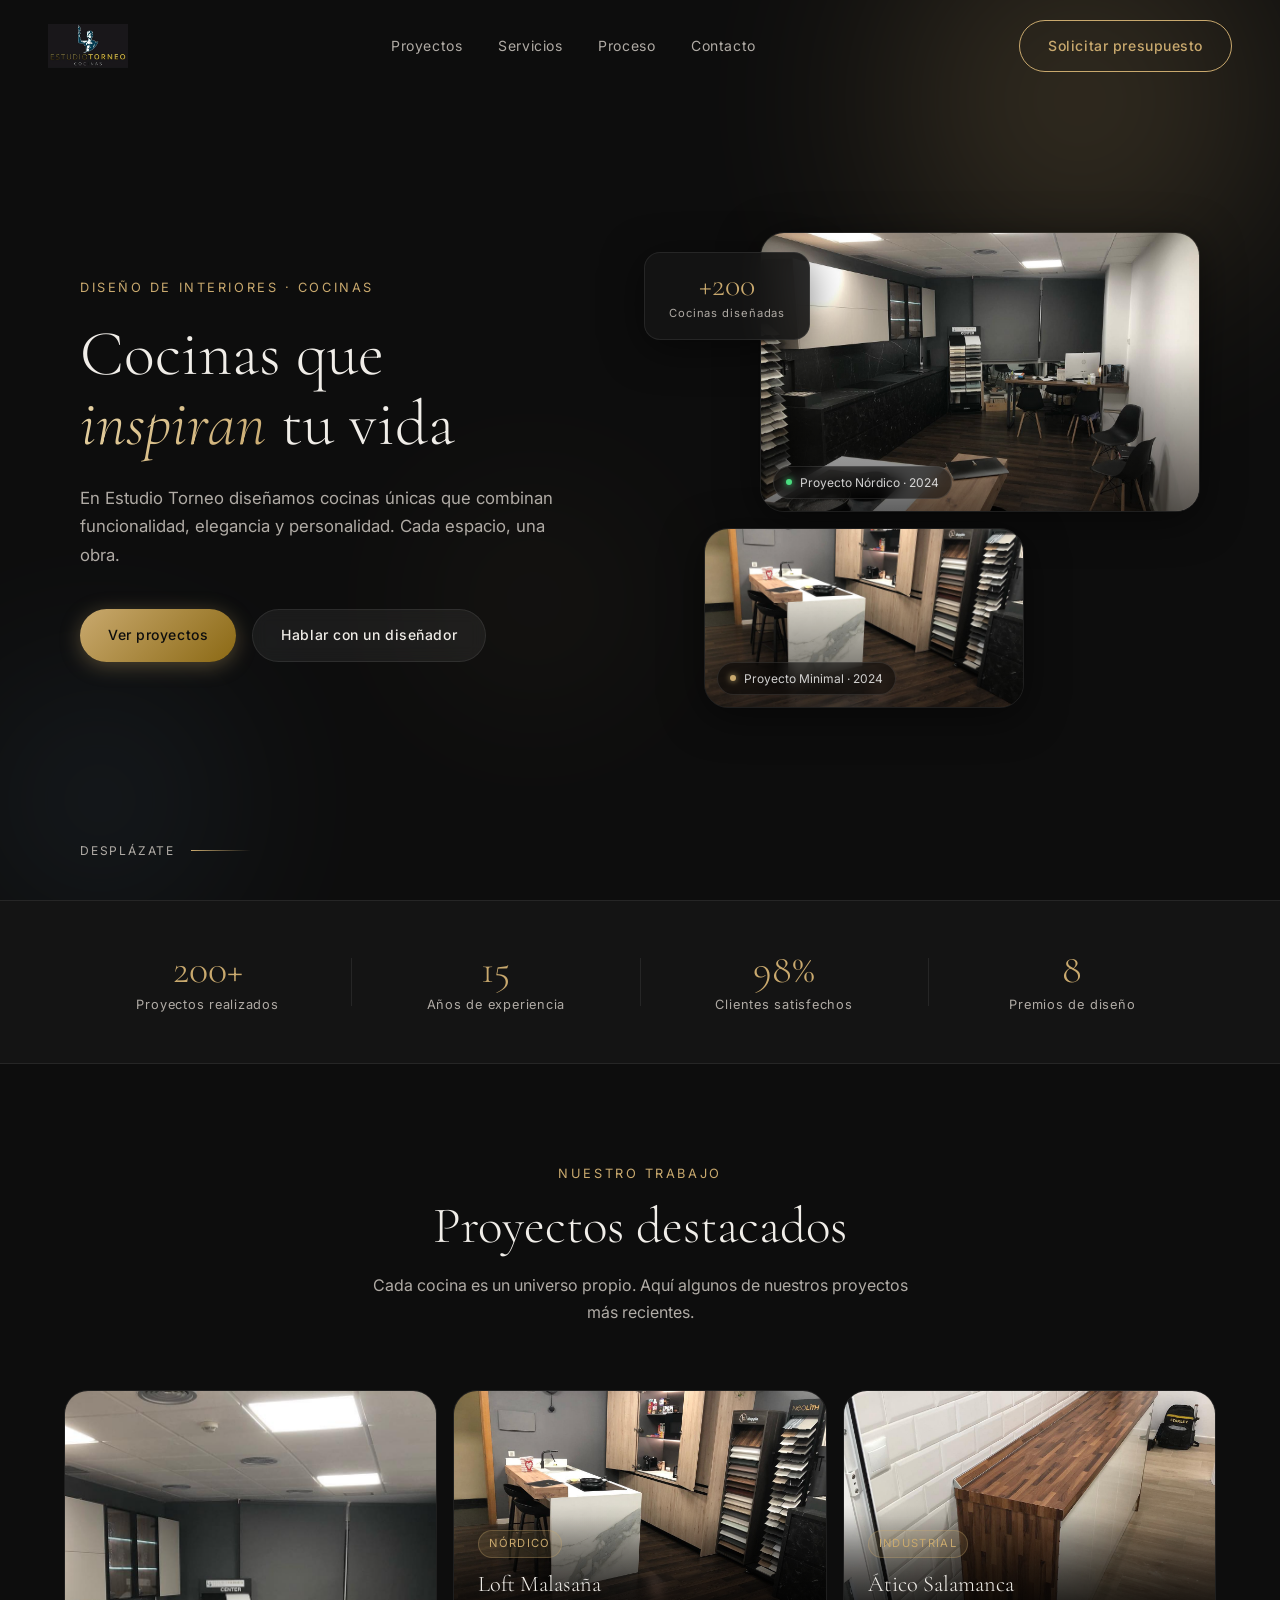
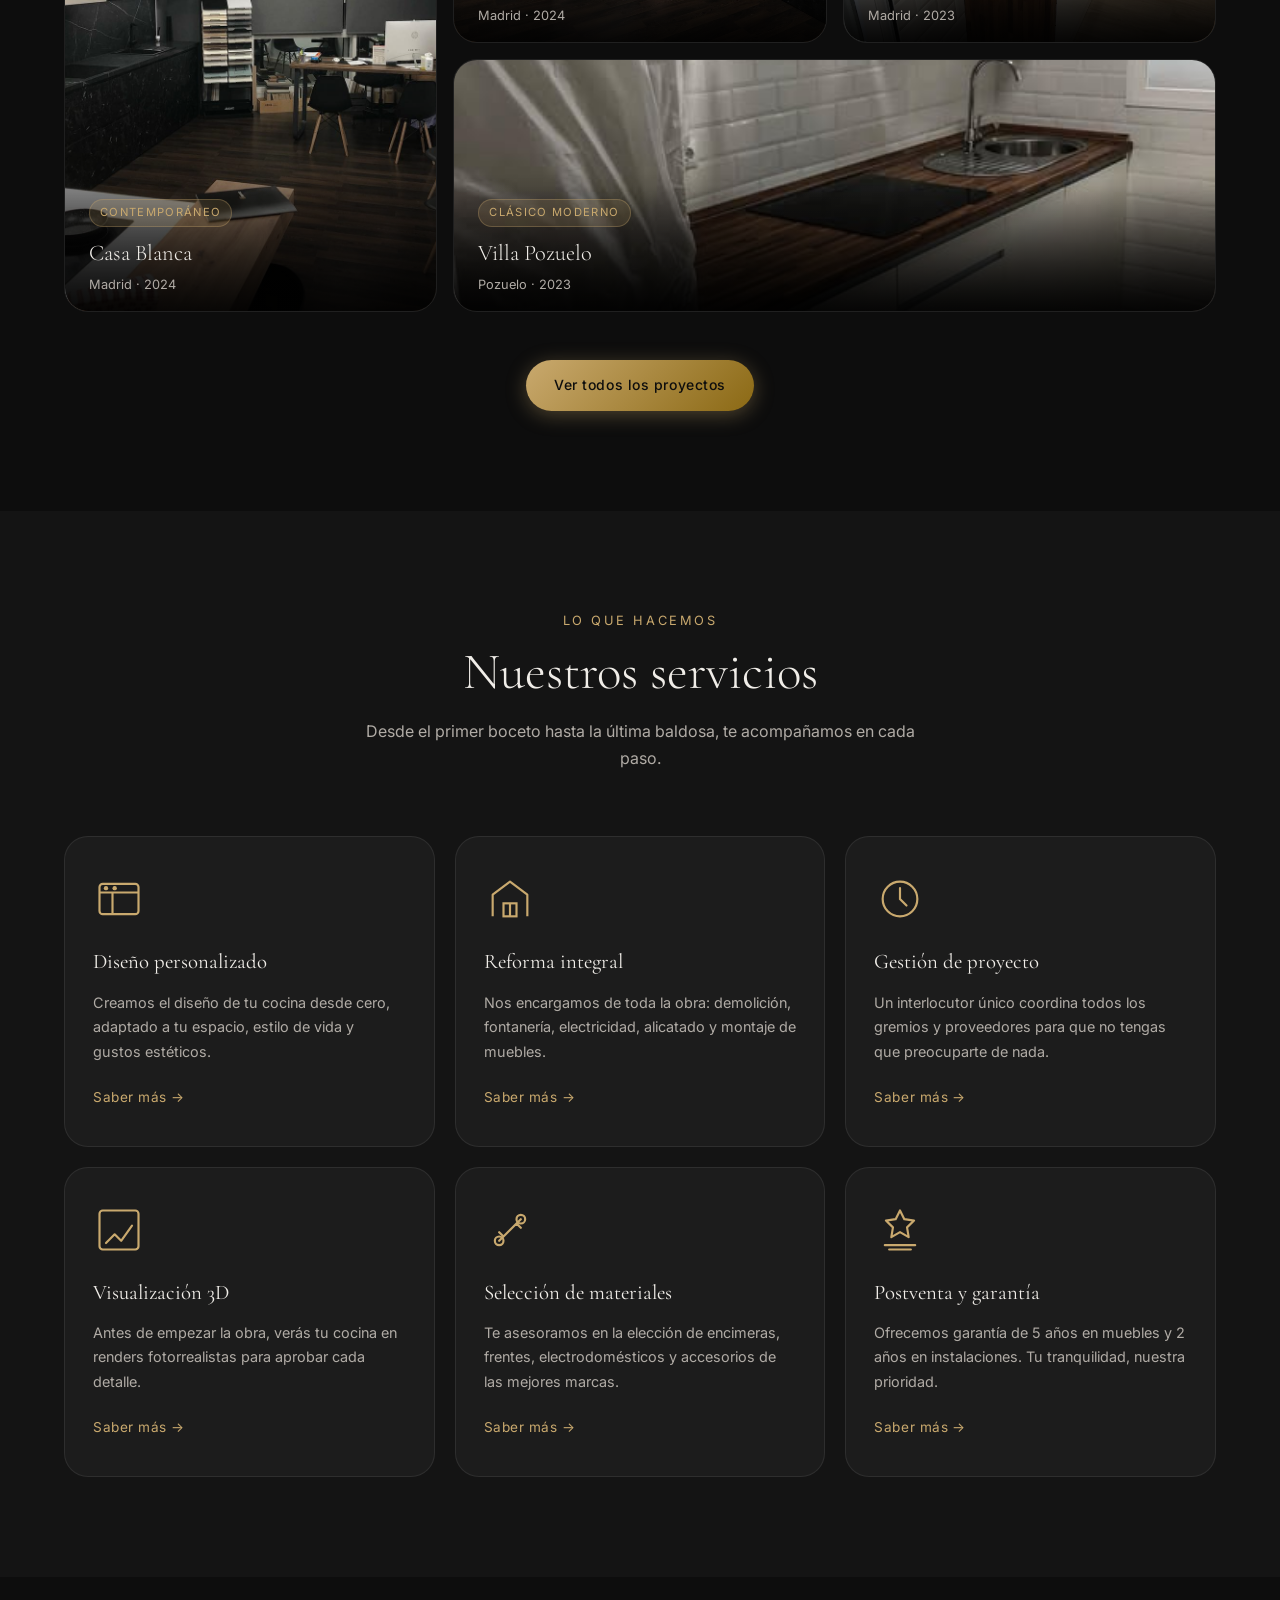
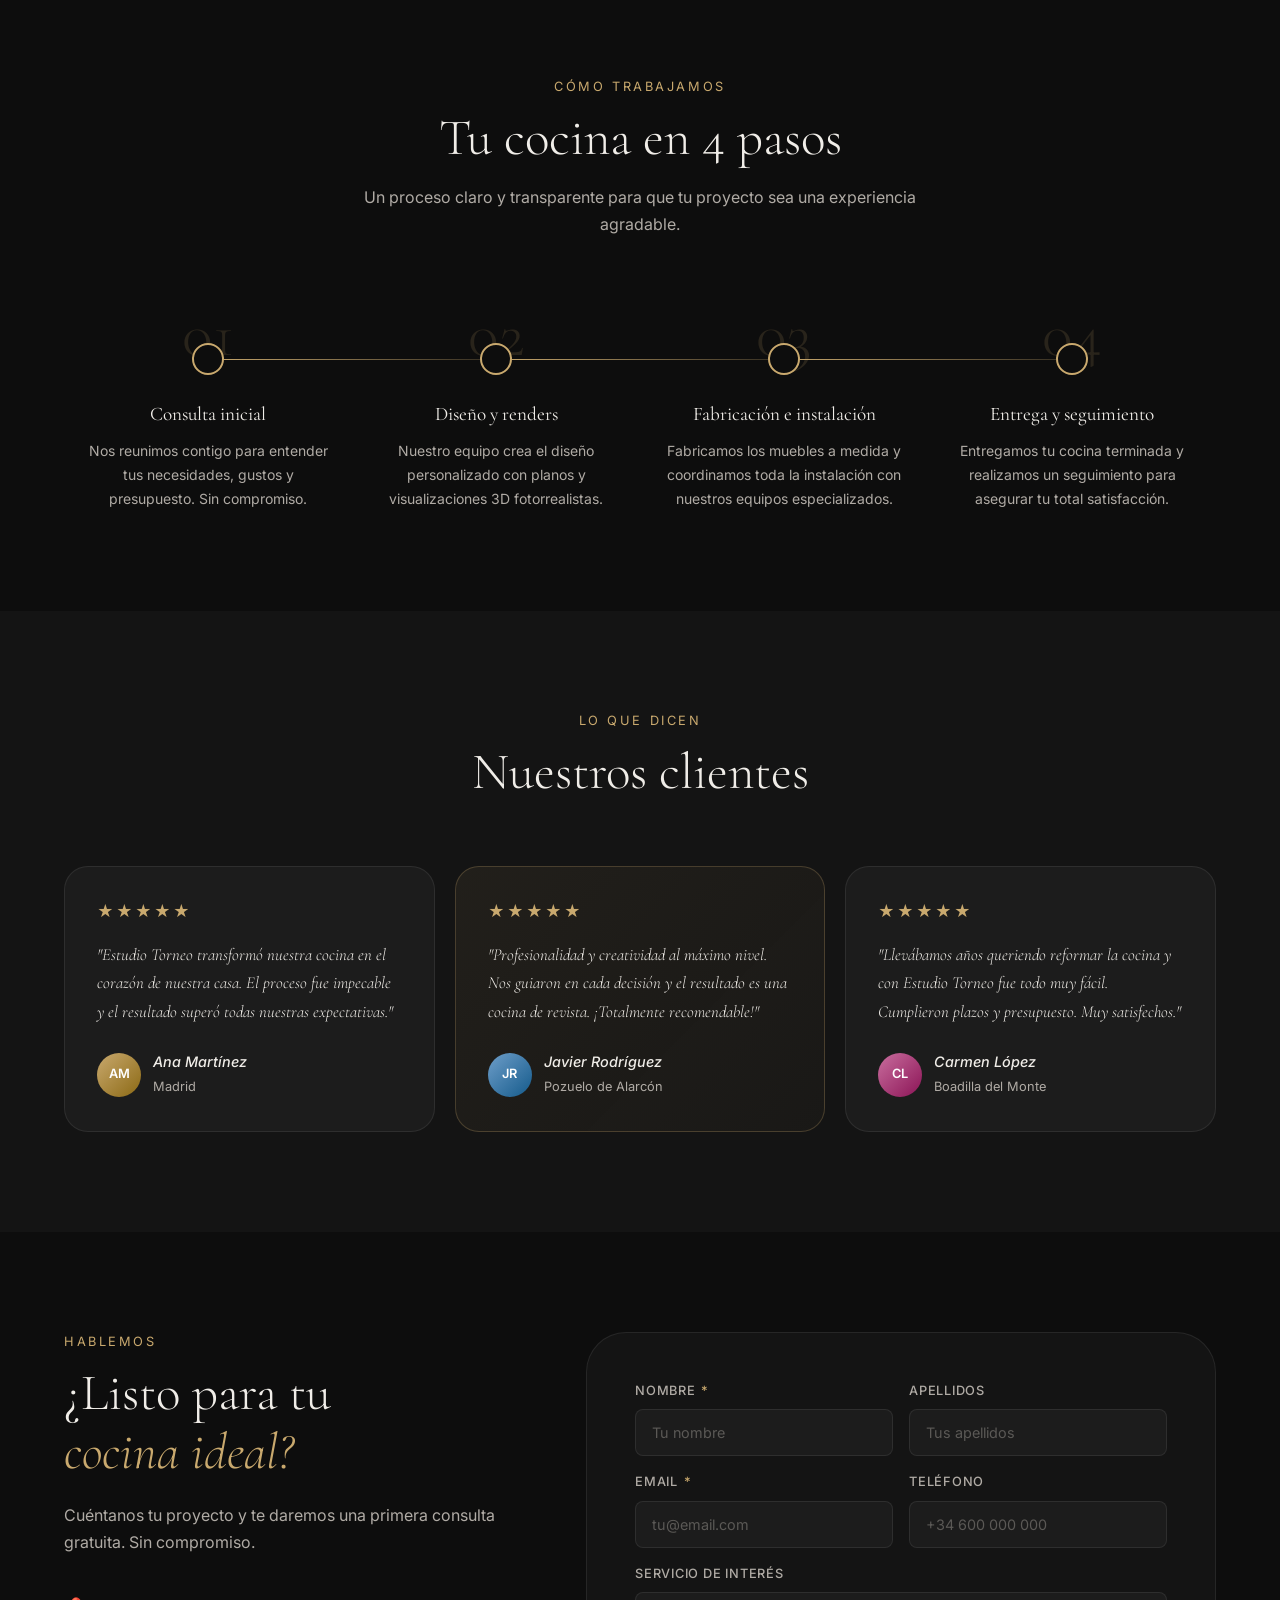
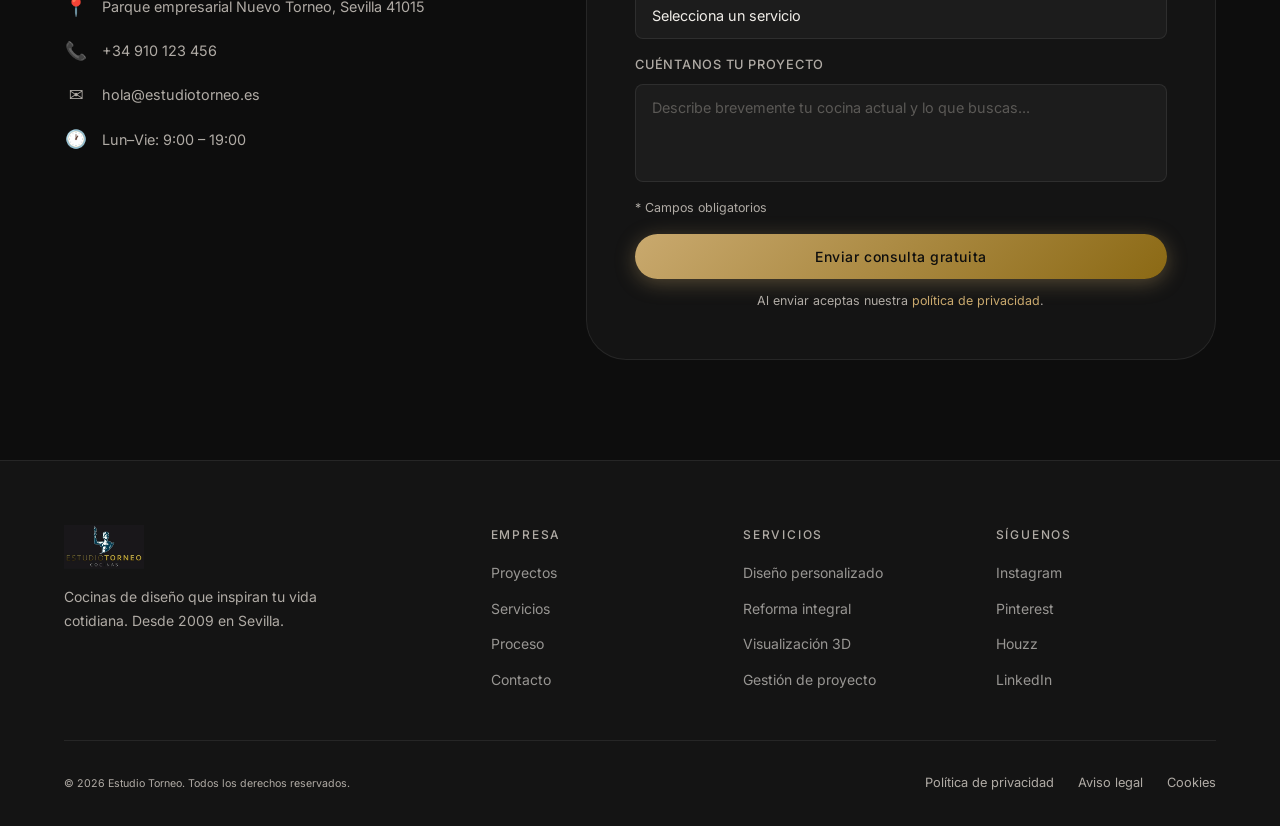
==== commit 12b0be4b: "Ajustes js" ====
--- a/index.html
+++ b/index.html
@@ -546,7 +546,7 @@
                             </ul>
                         </address>
                     </div>
-                    <form class="contact-form" action="https://formsubmit.co/alvaroaradilla@gmail.com" method="POST"
+                    <form id="contactForm" class="contact-form" action="https://formsubmit.co/alvaroaradilla@gmail.com" method="POST"
                         novalidate aria-label="Formulario de contacto">
 
                         <!-- Ajustes de FormSubmit -->
